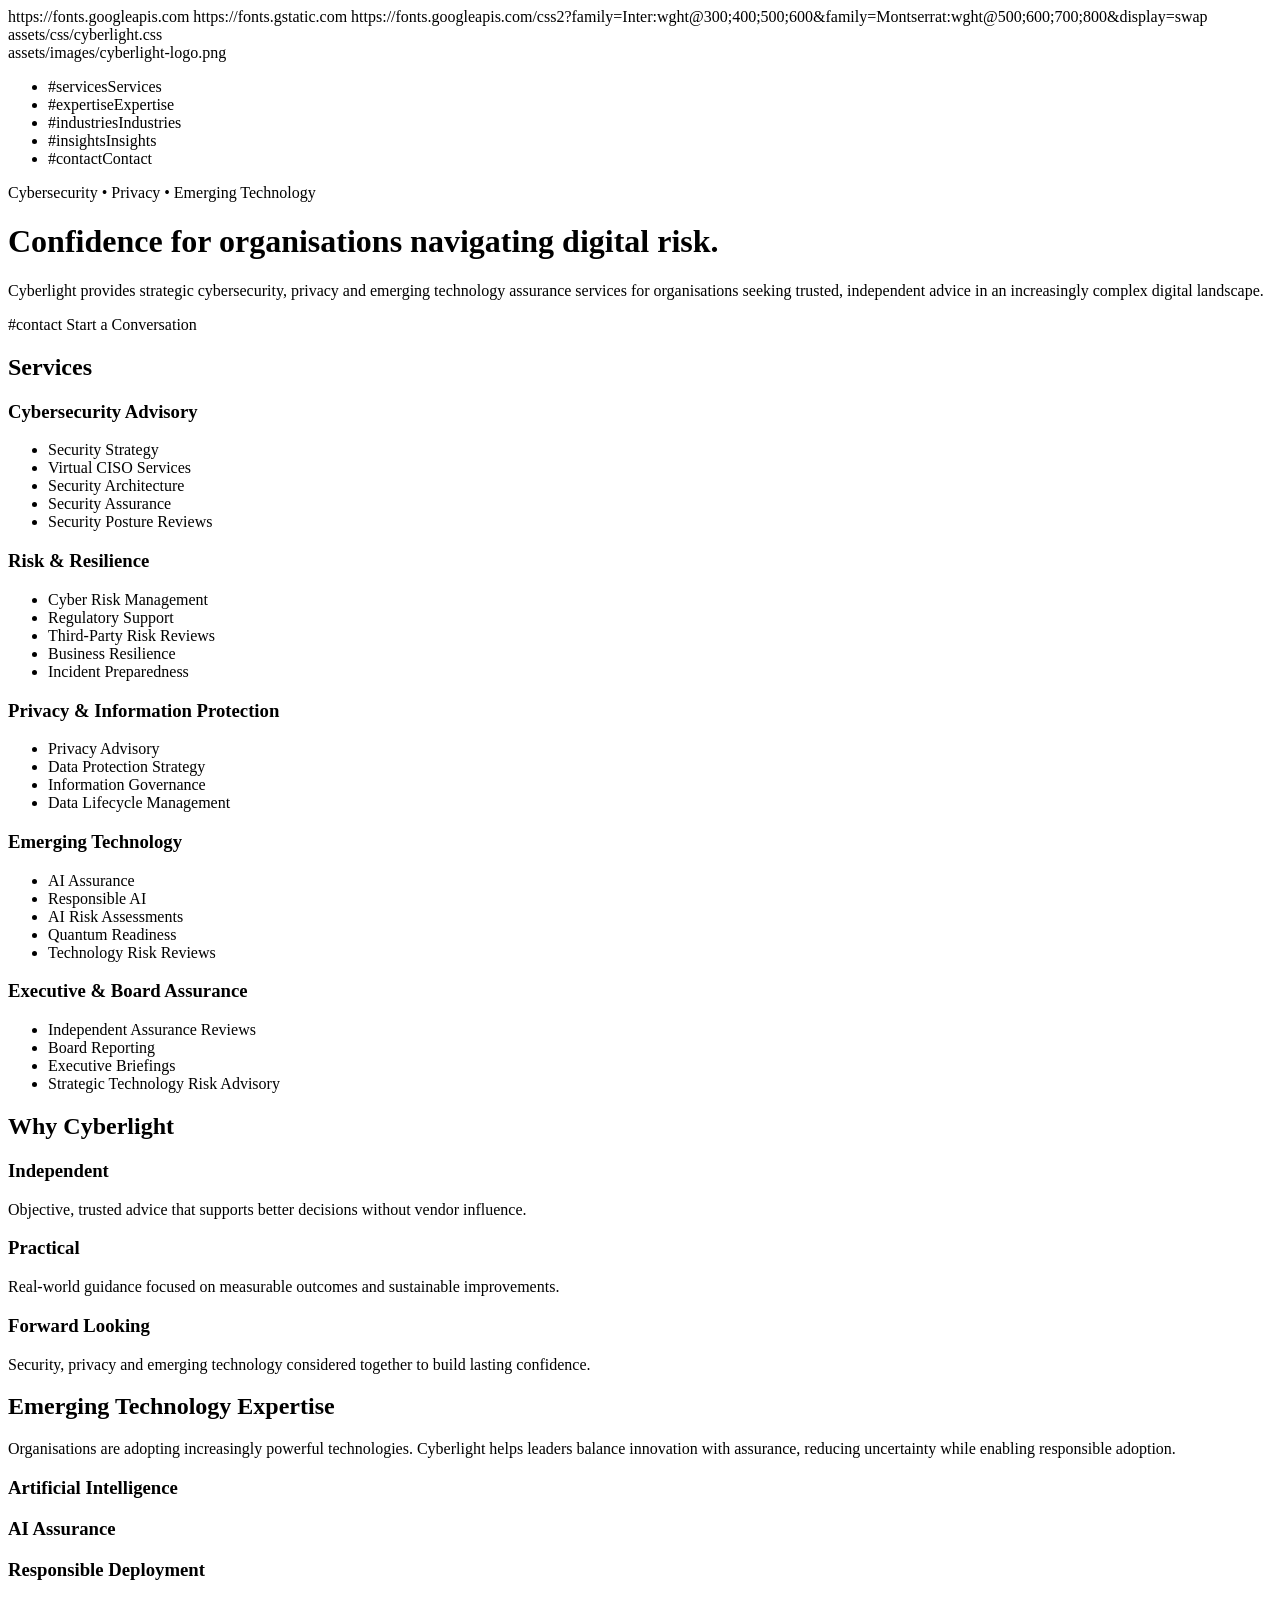
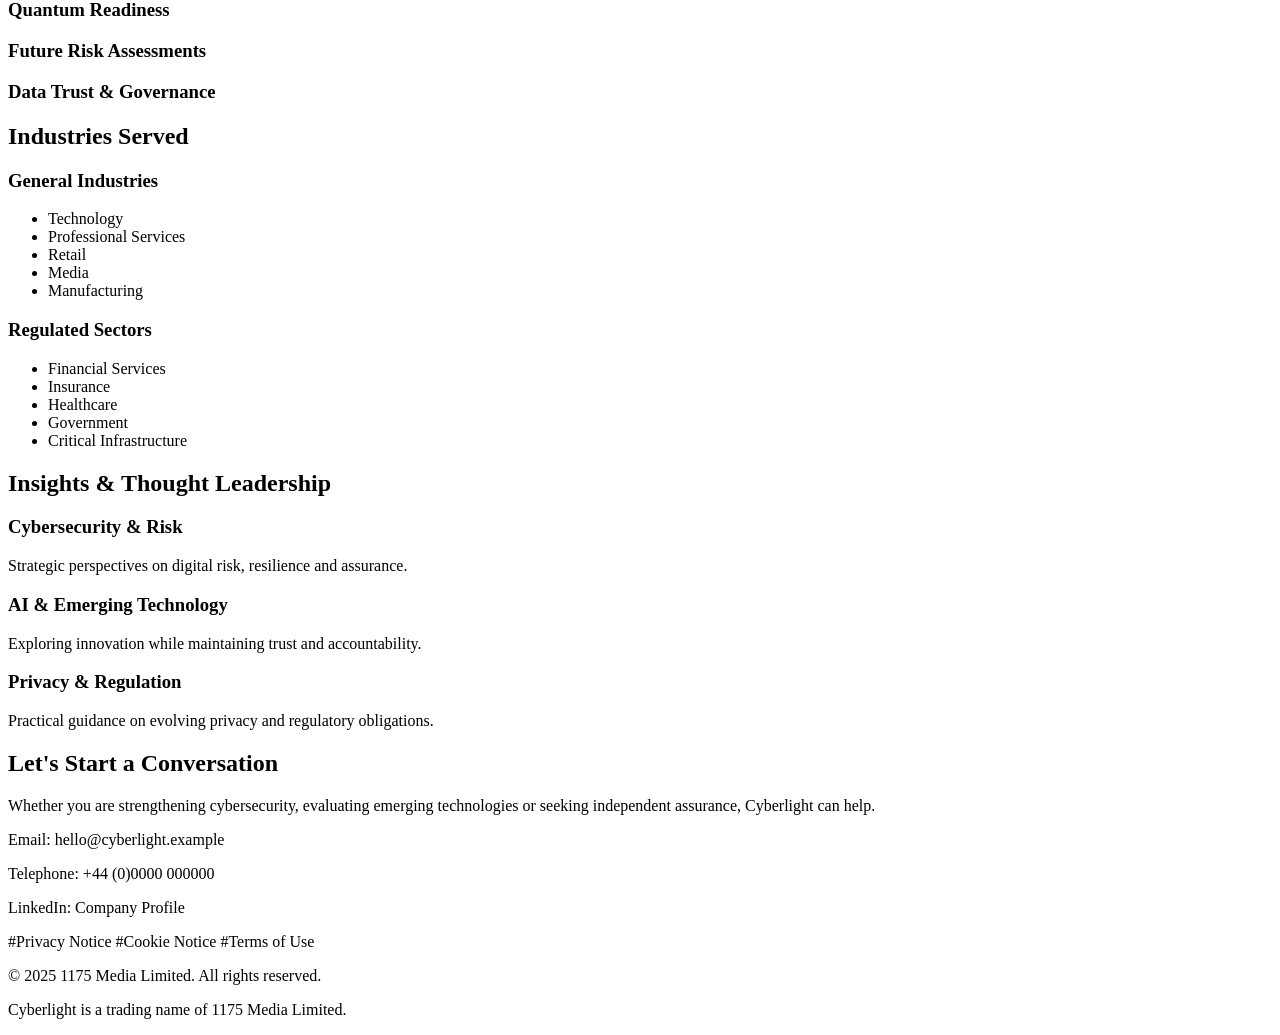
==== index.html @ d86eb490 "Create index.html" ====
<!DOCTYPE html>
<html lang="en">
<head>
    <meta charset="UTF-8">
    <meta name="viewport" content="width=device-width, initial-scale=1.0">
    <title>Cyberlight | Strategic Cybersecurity & Emerging Technology Advisory</title>

    <meta name="description" content="Cyberlight provides strategic cybersecurity, privacy and emerging technology assurance services, helping organisations navigate digital risk with confidence.">

    https://fonts.googleapis.com
    https://fonts.gstatic.com

    https://fonts.googleapis.com/css2?family=Inter:wght@300;400;500;600&family=Montserrat:wght@500;600;700;800&display=swap

    assets/css/cyberlight.css
</head>

<body>

<header class="hero">

    <div class="hero-overlay"></div>

    <nav class="navbar">
        assets/images/cyberlight-logo.png

        <ul class="nav-links">
            <li>#servicesServices</a></li>
            <li>#expertiseExpertise</a></li>
            <li>#industriesIndustries</a></li>
            <li>#insightsInsights</a></li>
            <li>#contactContact</a></li>
        </ul>
    </nav>

    <div class="hero-content">
        <span class="eyebrow">Cybersecurity • Privacy • Emerging Technology</span>

        <h1>Confidence for organisations navigating digital risk.</h1>

        <p>
            Cyberlight provides strategic cybersecurity, privacy and emerging
            technology assurance services for organisations seeking trusted,
            independent advice in an increasingly complex digital landscape.
        </p>

        #contact
            Start a Conversation
        </a>
    </div>

</header>


<section id="services" class="section">

    <div class="container">

        <h2>Services</h2>

        <div class="service-grid">

            <article class="card">
                <h3>Cybersecurity Advisory</h3>
                <ul>
                    <li>Security Strategy</li>
                    <li>Virtual CISO Services</li>
                    <li>Security Architecture</li>
                    <li>Security Assurance</li>
                    <li>Security Posture Reviews</li>
                </ul>
            </article>

            <article class="card">
                <h3>Risk & Resilience</h3>
                <ul>
                    <li>Cyber Risk Management</li>
                    <li>Regulatory Support</li>
                    <li>Third-Party Risk Reviews</li>
                    <li>Business Resilience</li>
                    <li>Incident Preparedness</li>
                </ul>
            </article>

            <article class="card">
                <h3>Privacy & Information Protection</h3>
                <ul>
                    <li>Privacy Advisory</li>
                    <li>Data Protection Strategy</li>
                    <li>Information Governance</li>
                    <li>Data Lifecycle Management</li>
                </ul>
            </article>

            <article class="card">
                <h3>Emerging Technology</h3>
                <ul>
                    <li>AI Assurance</li>
                    <li>Responsible AI</li>
                    <li>AI Risk Assessments</li>
                    <li>Quantum Readiness</li>
                    <li>Technology Risk Reviews</li>
                </ul>
            </article>

            <article class="card">
                <h3>Executive & Board Assurance</h3>
                <ul>
                    <li>Independent Assurance Reviews</li>
                    <li>Board Reporting</li>
                    <li>Executive Briefings</li>
                    <li>Strategic Technology Risk Advisory</li>
                </ul>
            </article>

        </div>
    </div>

</section>


<section class="section dark-section">

    <div class="container">

        <h2>Why Cyberlight</h2>

        <div class="pillar-grid">

            <div>
                <h3>Independent</h3>
                <p>
                    Objective, trusted advice that supports better decisions
                    without vendor influence.
                </p>
            </div>

            <div>
                <h3>Practical</h3>
                <p>
                    Real-world guidance focused on measurable outcomes and
                    sustainable improvements.
                </p>
            </div>

            <div>
                <h3>Forward Looking</h3>
                <p>
                    Security, privacy and emerging technology considered
                    together to build lasting confidence.
                </p>
            </div>

        </div>

    </div>

</section>


<section id="expertise" class="section innovation-section">

    <div class="container">

        <h2>Emerging Technology Expertise</h2>

        <p class="section-intro">
            Organisations are adopting increasingly powerful technologies.
            Cyberlight helps leaders balance innovation with assurance,
            reducing uncertainty while enabling responsible adoption.
        </p>

        <div class="expertise-grid">

            <div class="feature">
                <h3>Artificial Intelligence</h3>
            </div>

            <div class="feature">
                <h3>AI Assurance</h3>
            </div>

            <div class="feature">
                <h3>Responsible Deployment</h3>
            </div>

            <div class="feature">
                <h3>Quantum Readiness</h3>
            </div>

            <div class="feature">
                <h3>Future Risk Assessments</h3>
            </div>

            <div class="feature">
                <h3>Data Trust & Governance</h3>
            </div>

        </div>

    </div>

</section>


<section id="industries" class="section">

    <div class="container">

        <h2>Industries Served</h2>

        <div class="industries-grid">

            <div class="card">
                <h3>General Industries</h3>

                <ul>
                    <li>Technology</li>
                    <li>Professional Services</li>
                    <li>Retail</li>
                    <li>Media</li>
                    <li>Manufacturing</li>
                </ul>
            </div>

            <div class="card">
                <h3>Regulated Sectors</h3>

                <ul>
                    <li>Financial Services</li>
                    <li>Insurance</li>
                    <li>Healthcare</li>
                    <li>Government</li>
                    <li>Critical Infrastructure</li>
                </ul>
            </div>

        </div>

    </div>

</section>


<section id="insights" class="section insights">

    <div class="container">

        <h2>Insights & Thought Leadership</h2>

        <div class="insight-grid">

            <article class="card">
                <h3>Cybersecurity & Risk</h3>
                <p>Strategic perspectives on digital risk, resilience and assurance.</p>
            </article>

            <article class="card">
                <h3>AI & Emerging Technology</h3>
                <p>Exploring innovation while maintaining trust and accountability.</p>
            </article>

            <article class="card">
                <h3>Privacy & Regulation</h3>
                <p>Practical guidance on evolving privacy and regulatory obligations.</p>
            </article>

        </div>

    </div>

</section>


<section id="contact" class="section contact-section">

    <div class="container">

        <h2>Let's Start a Conversation</h2>

        <p>
            Whether you are strengthening cybersecurity, evaluating emerging
            technologies or seeking independent assurance, Cyberlight can help.
        </p>

        <div class="contact-details">

            <p>Email: hello@cyberlight.example</p>
            <p>Telephone: +44 (0)0000 000000</p>
            <p>LinkedIn: Company Profile</p>

        </div>

    </div>

</section>


<footer>

    <div class="footer-links">
        #Privacy Notice</a>
        #Cookie Notice</a>
        #Terms of Use</a>
    </div>

    <div class="footer-copy">
        <p>© 2025 1175 Media Limited. All rights reserved.</p>
        <p>Cyberlight is a trading name of 1175 Media Limited.</p>
    </div>

</footer>

</body>
</html>
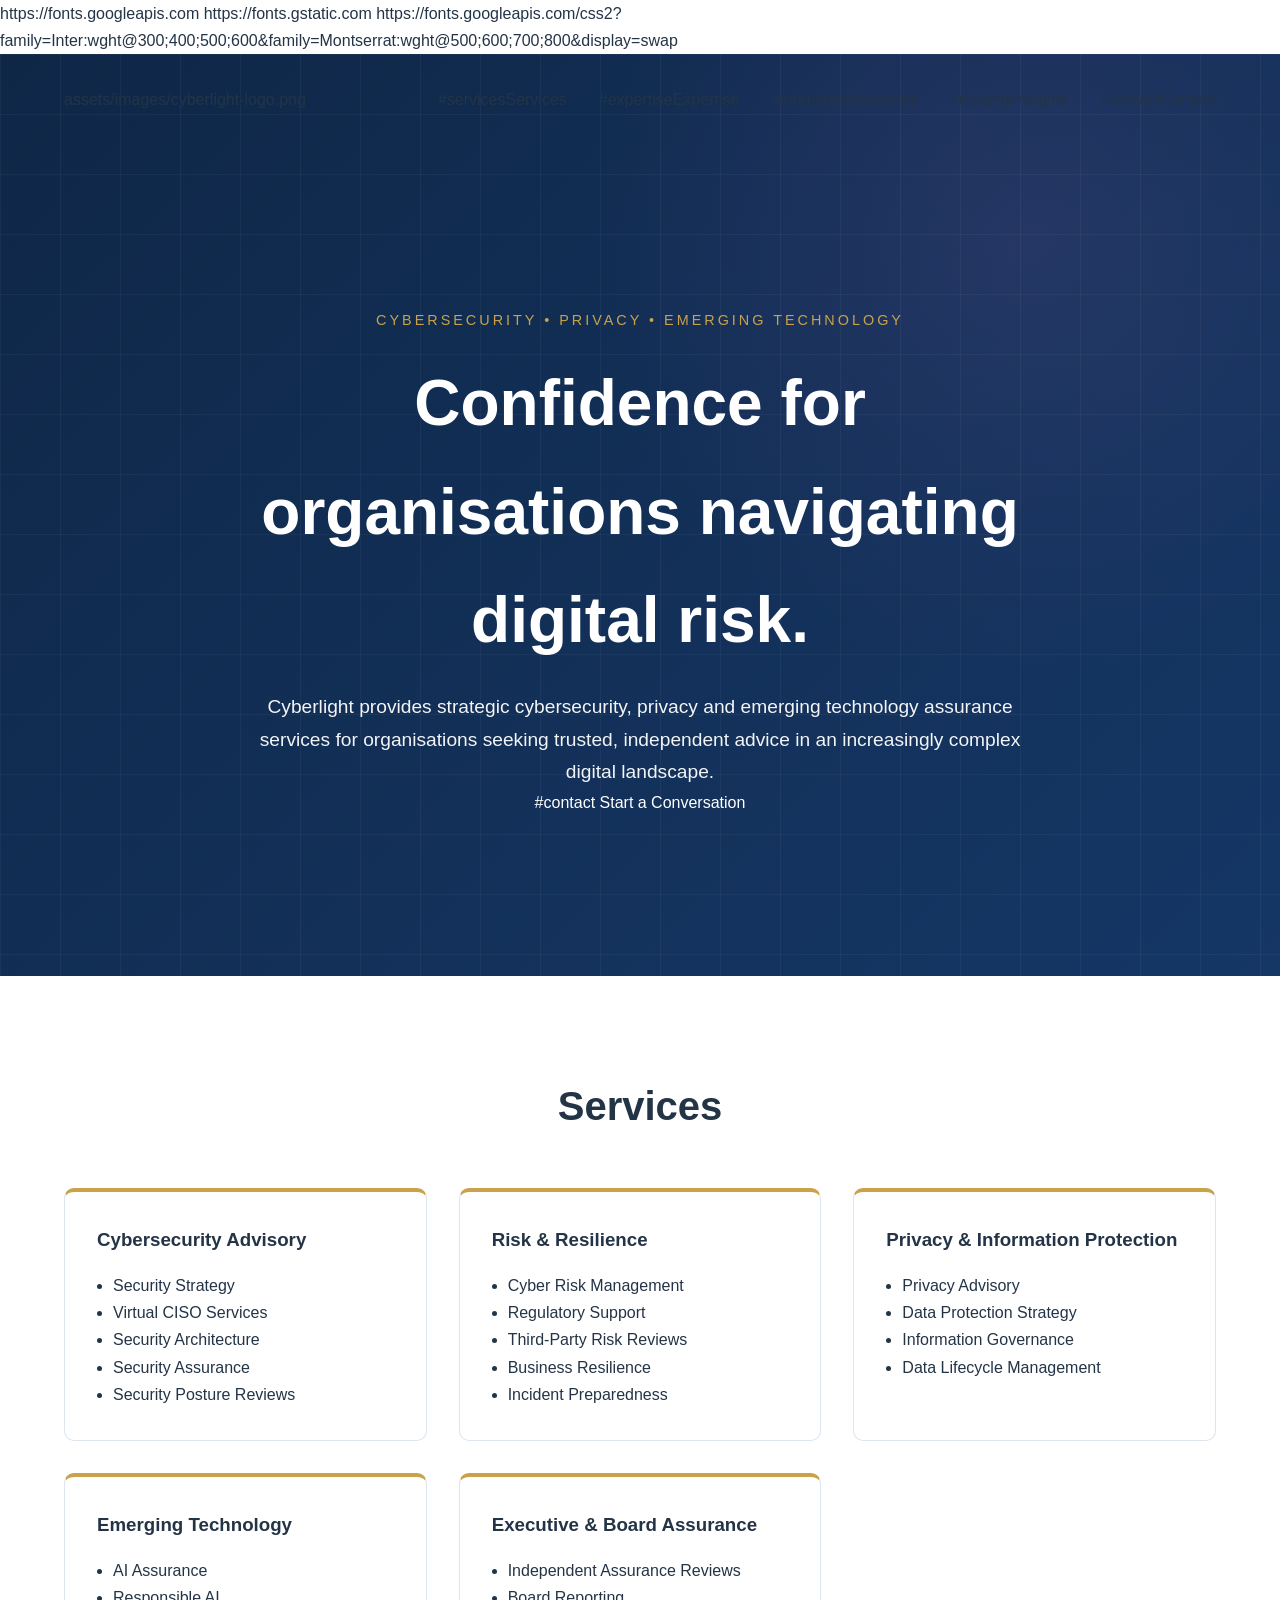
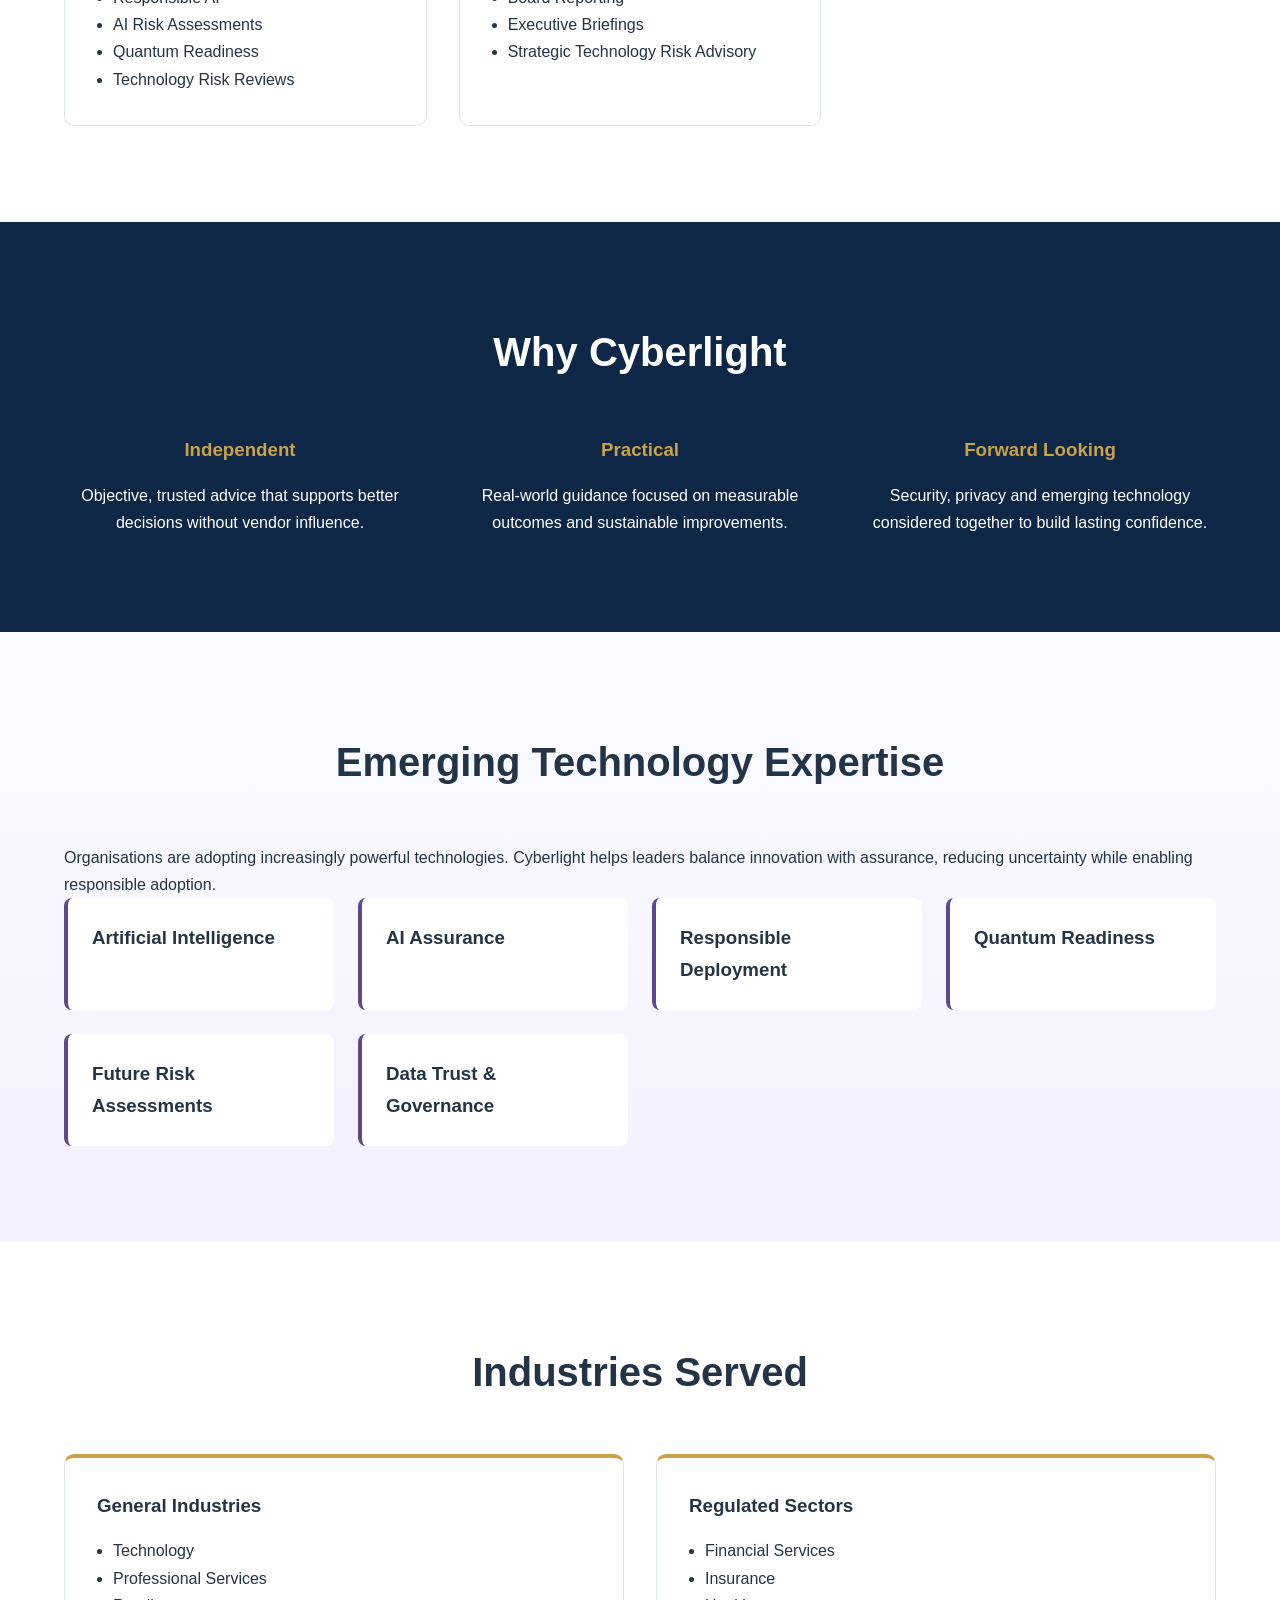
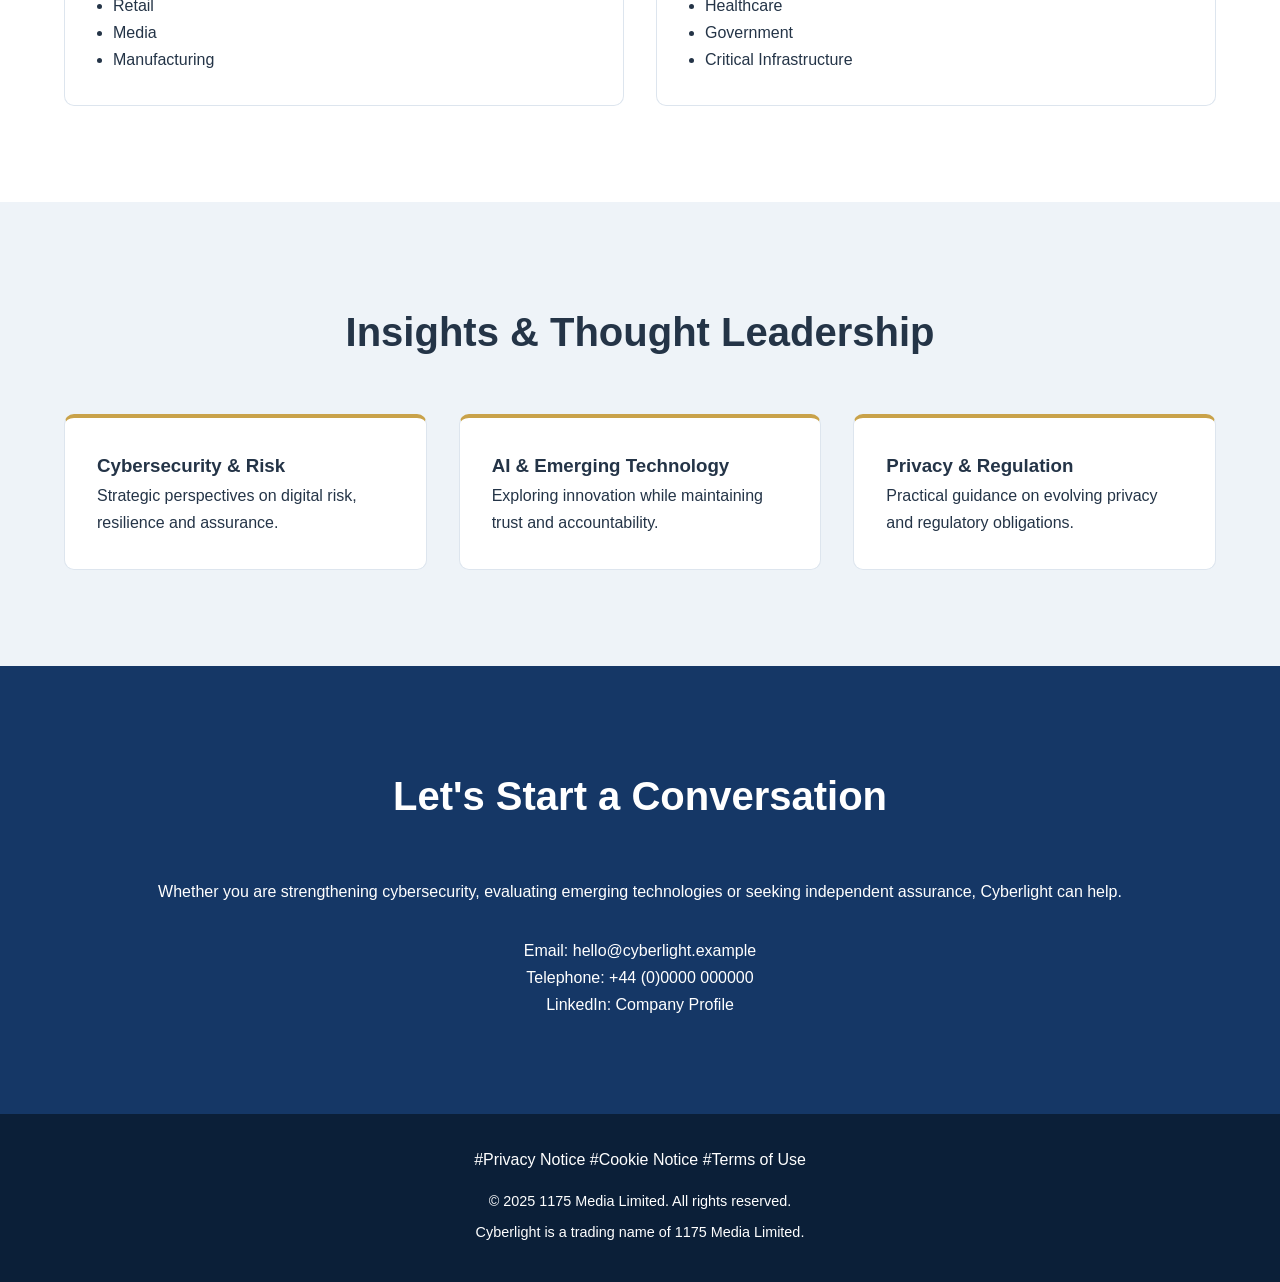
==== commit b0b721be: "Update index.html" ====
--- a/index.html
+++ b/index.html
@@ -12,7 +12,7 @@
 
     https://fonts.googleapis.com/css2?family=Inter:wght@300;400;500;600&family=Montserrat:wght@500;600;700;800&display=swap
 
-    assets/css/cyberlight.css
+    <link rel="stylesheet" href="assets/css/cyberlight.css" />
 </head>
 
 <body>
--- a/assets/css/cyberlight.css
+++ b/assets/css/cyberlight.css
@@ -0,0 +1,249 @@
+:root{
+    --navy:#153766;
+    --navy-dark:#0f2747;
+    --gold:#c9a24a;
+    --purple:#5c4b8a;
+    --white:#f8fafc;
+    --text:#243447;
+    --light:#eef3f8;
+}
+
+*{
+    margin:0;
+    padding:0;
+    box-sizing:border-box;
+}
+
+html{
+    scroll-behavior:smooth;
+}
+
+body{
+    font-family:'Inter',sans-serif;
+    color:var(--text);
+    line-height:1.7;
+    background:#fff;
+}
+
+h1,h2,h3{
+    font-family:'Montserrat',sans-serif;
+}
+
+.container{
+    width:min(1200px,90%);
+    margin:auto;
+}
+
+.hero{
+    min-height:100vh;
+    position:relative;
+    overflow:hidden;
+    background:
+        radial-gradient(circle at 80% 20%, rgba(92,75,138,.25), transparent 35%),
+        linear-gradient(135deg,var(--navy-dark),var(--navy));
+}
+
+.hero::before{
+    content:"";
+    position:absolute;
+    inset:0;
+    background-image:
+        linear-gradient(rgba(255,255,255,.04) 1px, transparent 1px),
+        linear-gradient(90deg, rgba(255,255,255,.04) 1px, transparent 1px);
+    background-size:60px 60px;
+}
+
+.navbar{
+    display:flex;
+    justify-content:space-between;
+    align-items:center;
+    padding:2rem 4rem;
+    position:relative;
+    z-index:2;
+}
+
+.logo{
+    max-width:240px;
+}
+
+.nav-links{
+    display:flex;
+    gap:2rem;
+    list-style:none;
+}
+
+.nav-links a{
+    color:white;
+    text-decoration:none;
+}
+
+.hero-content{
+    position:relative;
+    z-index:2;
+    max-width:800px;
+    margin:10rem auto;
+    text-align:center;
+    color:white;
+}
+
+.eyebrow{
+    color:var(--gold);
+    text-transform:uppercase;
+    letter-spacing:3px;
+    font-size:.9rem;
+}
+
+.hero h1{
+    font-size:4rem;
+    margin:1rem 0;
+}
+
+.hero p{
+    font-size:1.2rem;
+    opacity:.95;
+}
+
+.btn-primary{
+    display:inline-block;
+    margin-top:2rem;
+    padding:1rem 2rem;
+    background:var(--gold);
+    color:#12263f;
+    text-decoration:none;
+    font-weight:600;
+    border-radius:4px;
+}
+
+.section{
+    padding:6rem 0;
+}
+
+.section h2{
+    text-align:center;
+    margin-bottom:3rem;
+    font-size:2.5rem;
+}
+
+.service-grid,
+.insight-grid{
+    display:grid;
+    grid-template-columns:repeat(auto-fit,minmax(280px,1fr));
+    gap:2rem;
+}
+
+.card{
+    background:white;
+    border:1px solid #dde5ee;
+    border-top:4px solid var(--gold);
+    border-radius:10px;
+    padding:2rem;
+    transition:.3s;
+}
+
+.card:hover{
+    transform:translateY(-6px);
+}
+
+.card ul{
+    margin-top:1rem;
+    padding-left:1rem;
+}
+
+.dark-section{
+    background:var(--navy-dark);
+    color:white;
+}
+
+.pillar-grid{
+    display:grid;
+    grid-template-columns:repeat(3,1fr);
+    gap:3rem;
+    text-align:center;
+}
+
+.pillar-grid h3{
+    color:var(--gold);
+    margin-bottom:1rem;
+}
+
+.innovation-section{
+    background:linear-gradient(180deg,#fafbff,#f4f0ff);
+}
+
+.expertise-grid{
+    display:grid;
+    grid-template-columns:repeat(auto-fit,minmax(250px,1fr));
+    gap:1.5rem;
+}
+
+.feature{
+    background:white;
+    border-left:4px solid var(--purple);
+    border-radius:8px;
+    padding:1.5rem;
+}
+
+.industries-grid{
+    display:grid;
+    grid-template-columns:1fr 1fr;
+    gap:2rem;
+}
+
+.insights{
+    background:var(--light);
+}
+
+.contact-section{
+    background:var(--navy);
+    color:white;
+    text-align:center;
+}
+
+.contact-details{
+    margin-top:2rem;
+}
+
+footer{
+    background:#0b1f38;
+    color:white;
+    text-align:center;
+    padding:2rem;
+}
+
+.footer-links{
+    margin-bottom:1rem;
+}
+
+.footer-links a{
+    color:var(--gold);
+    text-decoration:none;
+    margin:0 1rem;
+}
+
+.footer-copy p{
+    margin:.35rem 0;
+    font-size:.9rem;
+}
+
+@media(max-width:900px){
+
+    .navbar{
+        flex-direction:column;
+        gap:1rem;
+        padding:2rem;
+    }
+
+    .nav-links{
+        flex-wrap:wrap;
+        justify-content:center;
+    }
+
+    .hero h1{
+        font-size:2.8rem;
+    }
+
+    .pillar-grid,
+    .industries-grid{
+        grid-template-columns:1fr;
+    }
+}
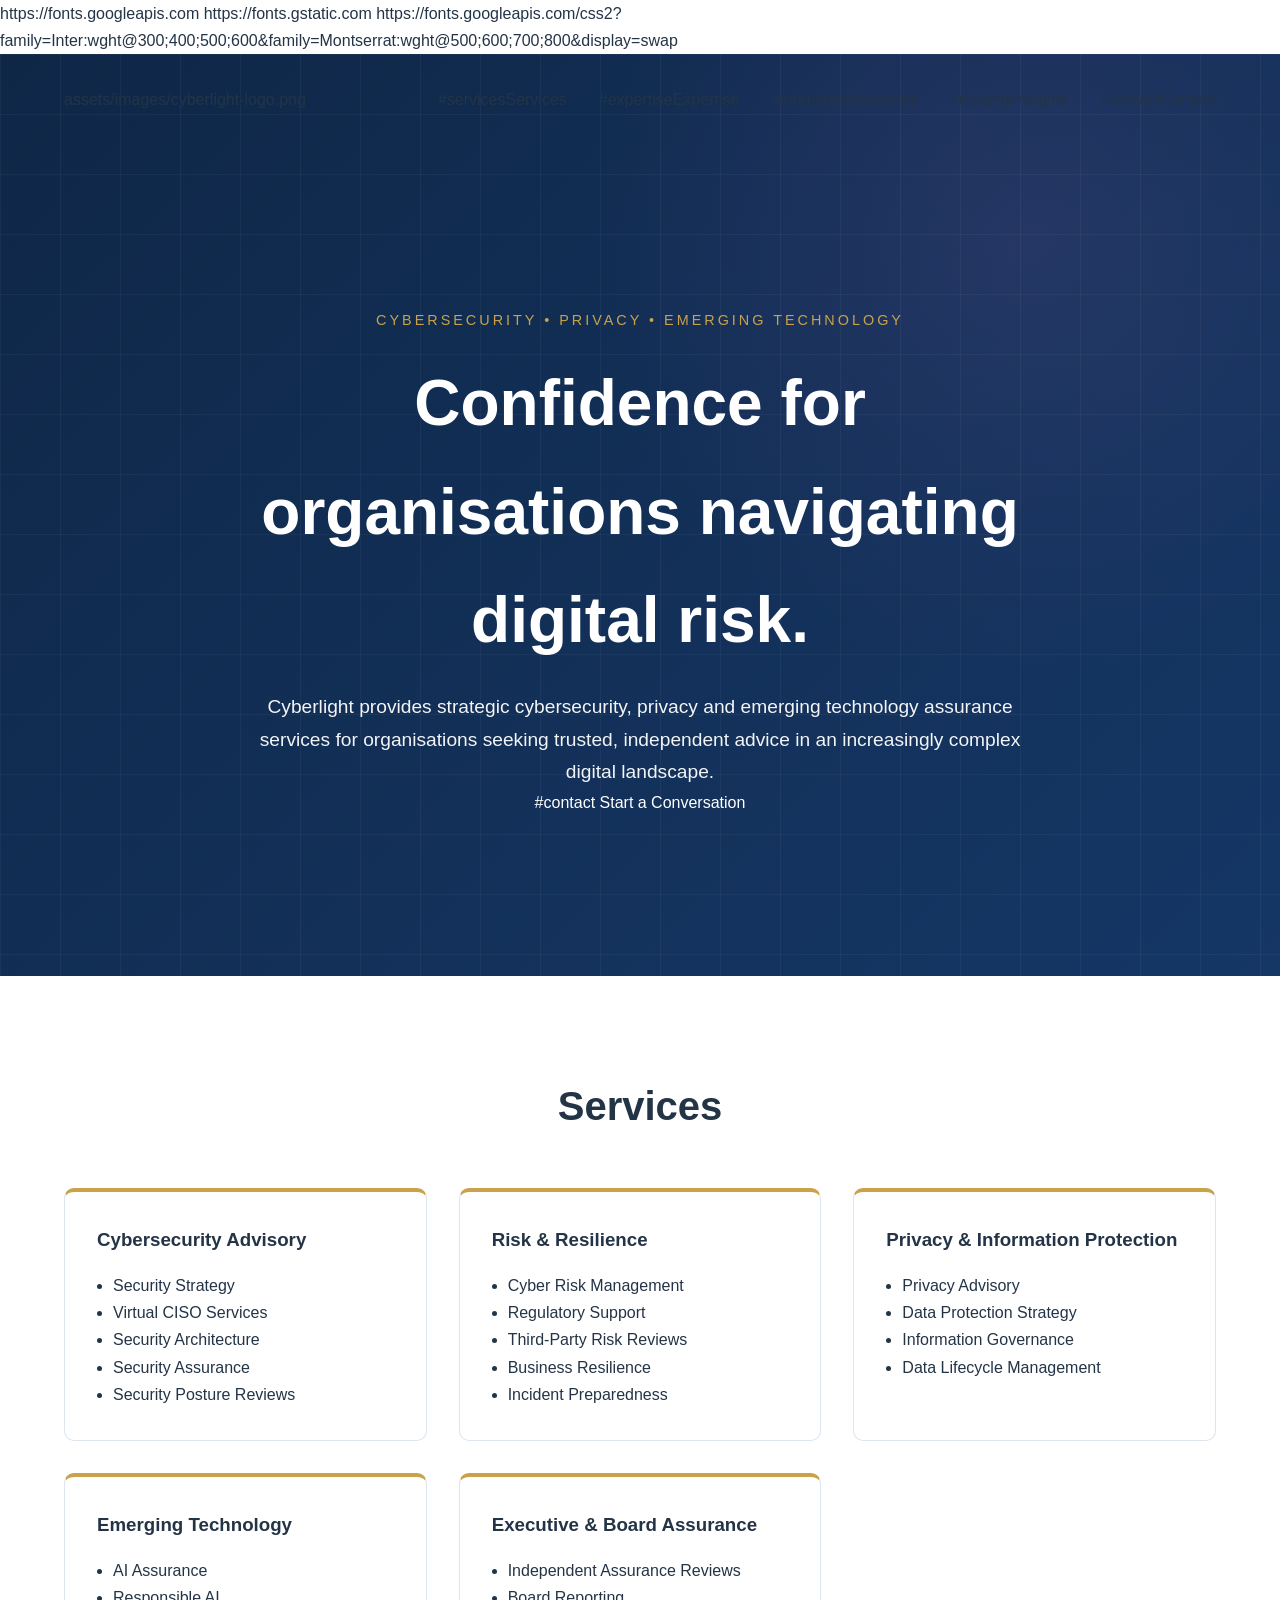
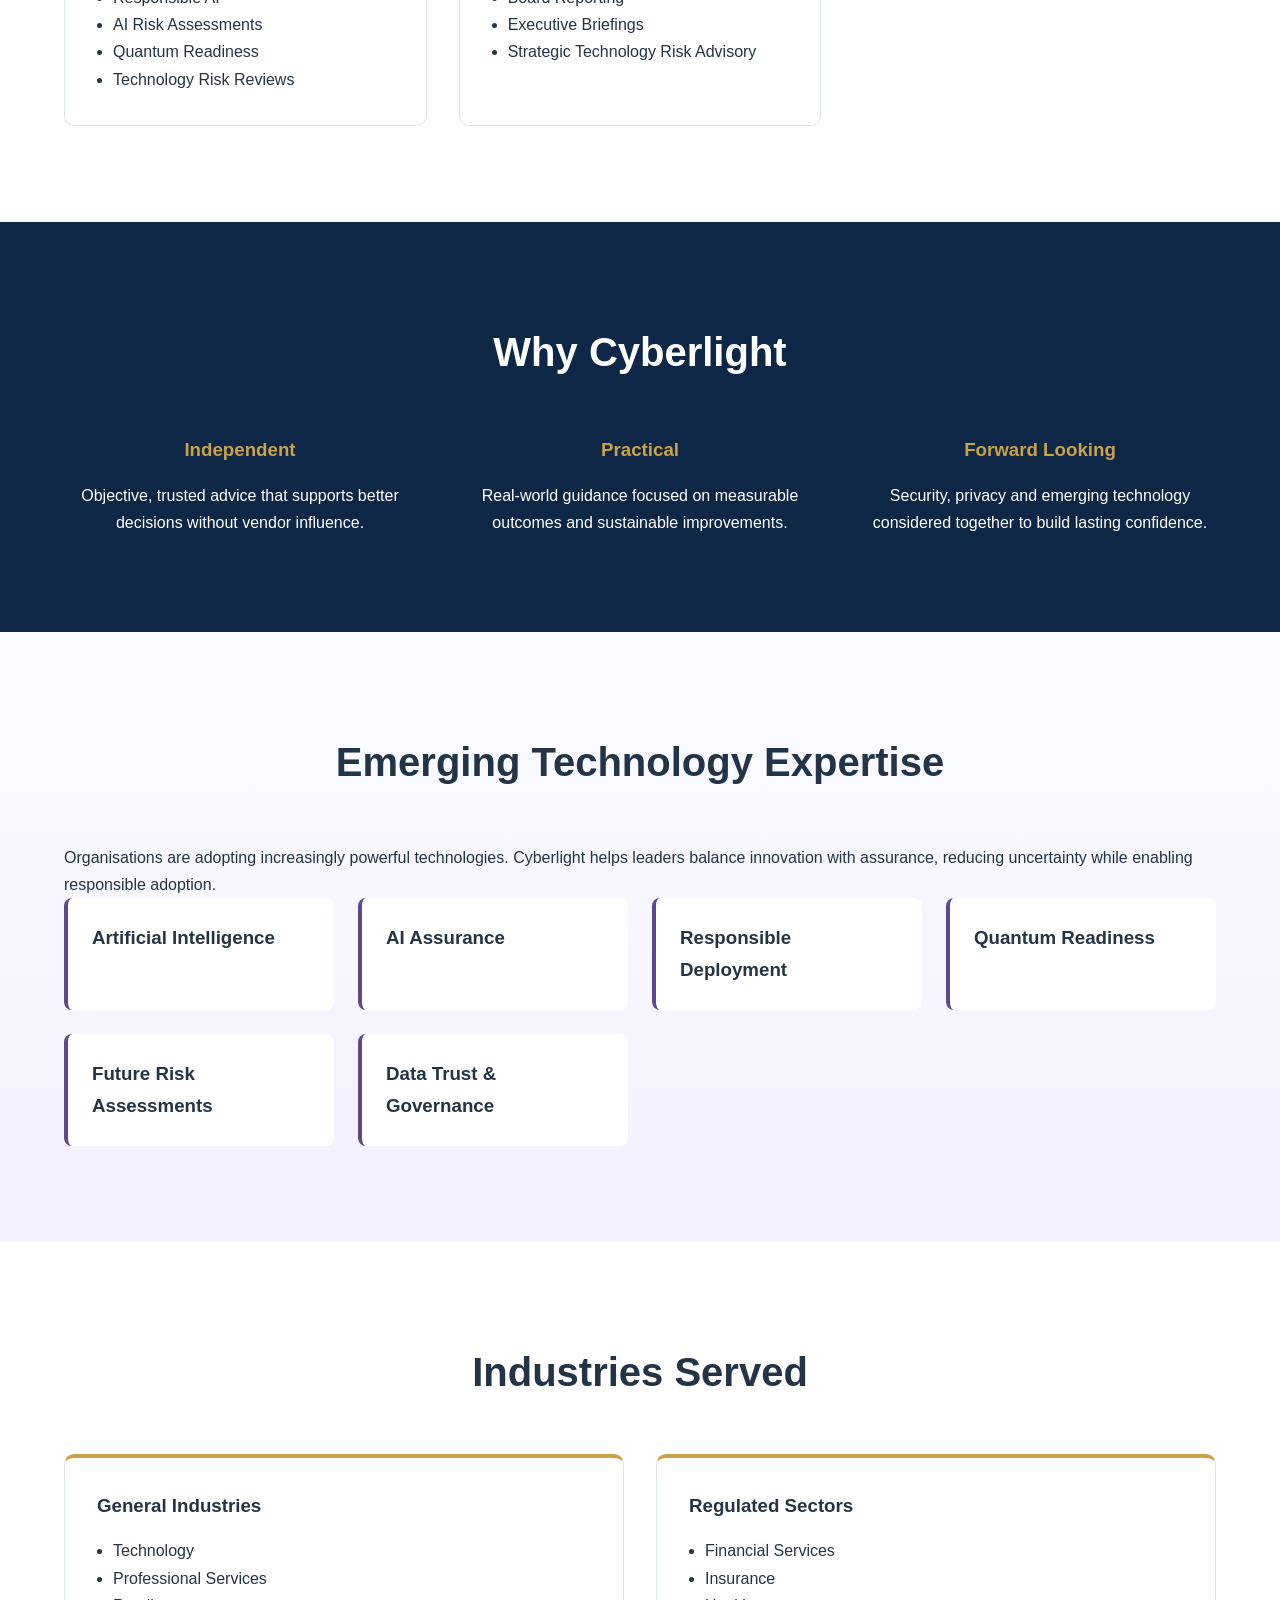
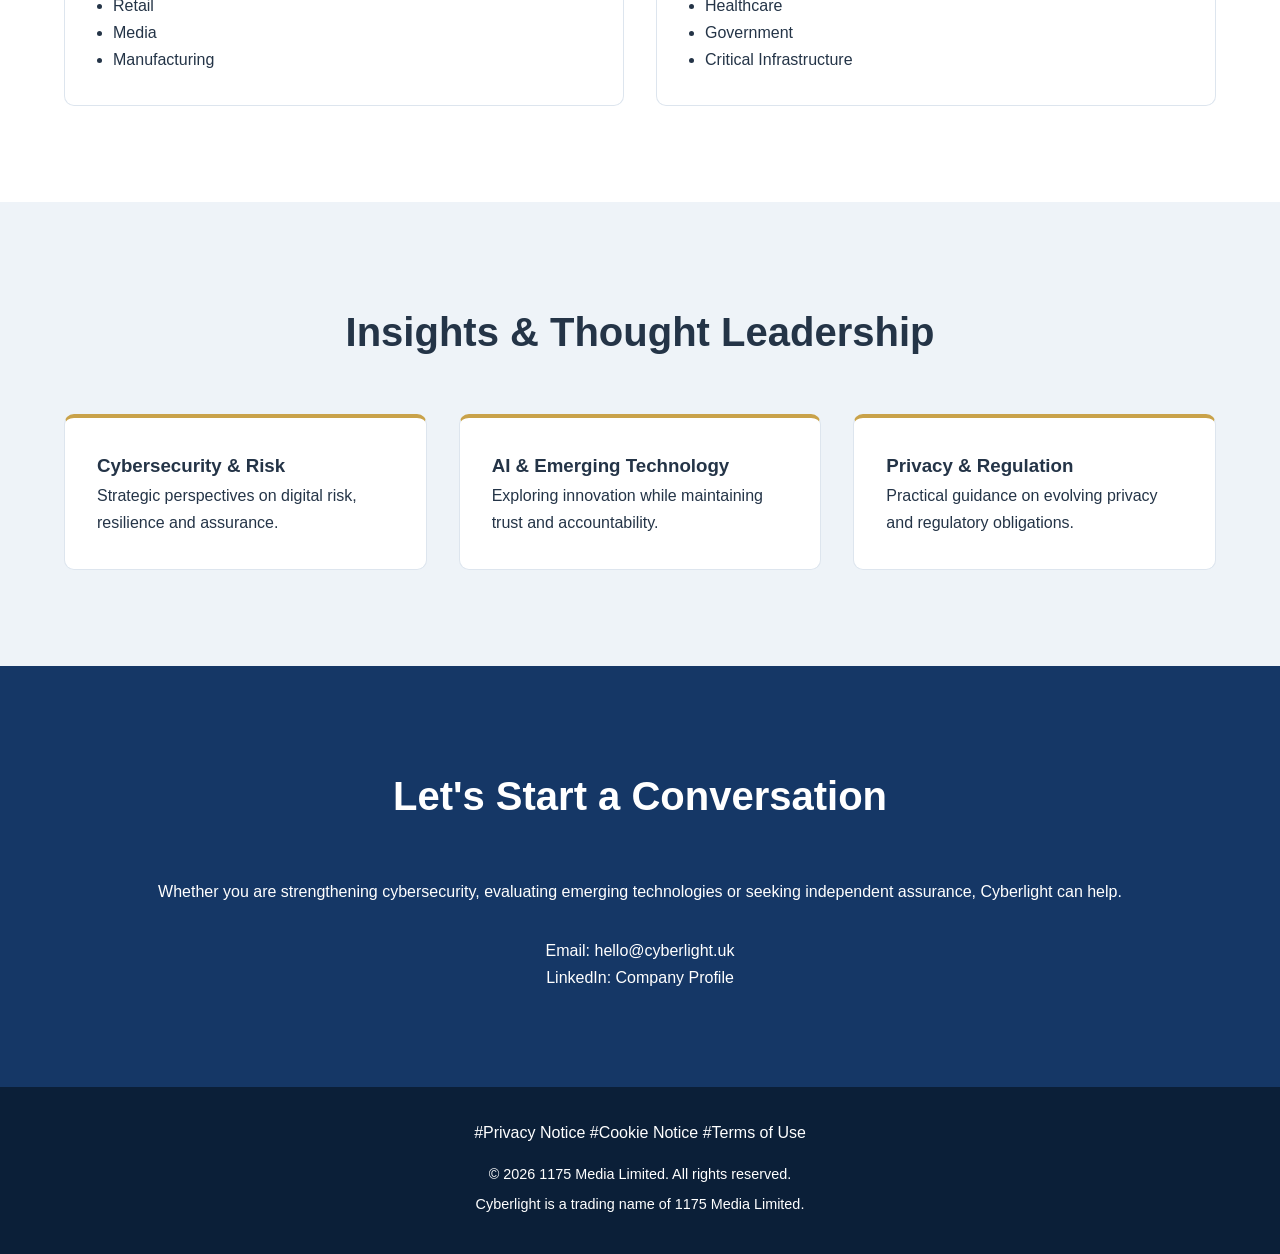
==== commit 8ff1d52c: "Update index.html" ====
--- a/index.html
+++ b/index.html
@@ -285,8 +285,7 @@
 
         <div class="contact-details">
 
-            <p>Email: hello@cyberlight.example</p>
-            <p>Telephone: +44 (0)0000 000000</p>
+            <p>Email: hello@cyberlight.uk</p>
             <p>LinkedIn: Company Profile</p>
 
         </div>
@@ -305,7 +304,7 @@
     </div>
 
     <div class="footer-copy">
-        <p>© 2025 1175 Media Limited. All rights reserved.</p>
+        <p>© 2026 1175 Media Limited. All rights reserved.</p>
         <p>Cyberlight is a trading name of 1175 Media Limited.</p>
     </div>
 
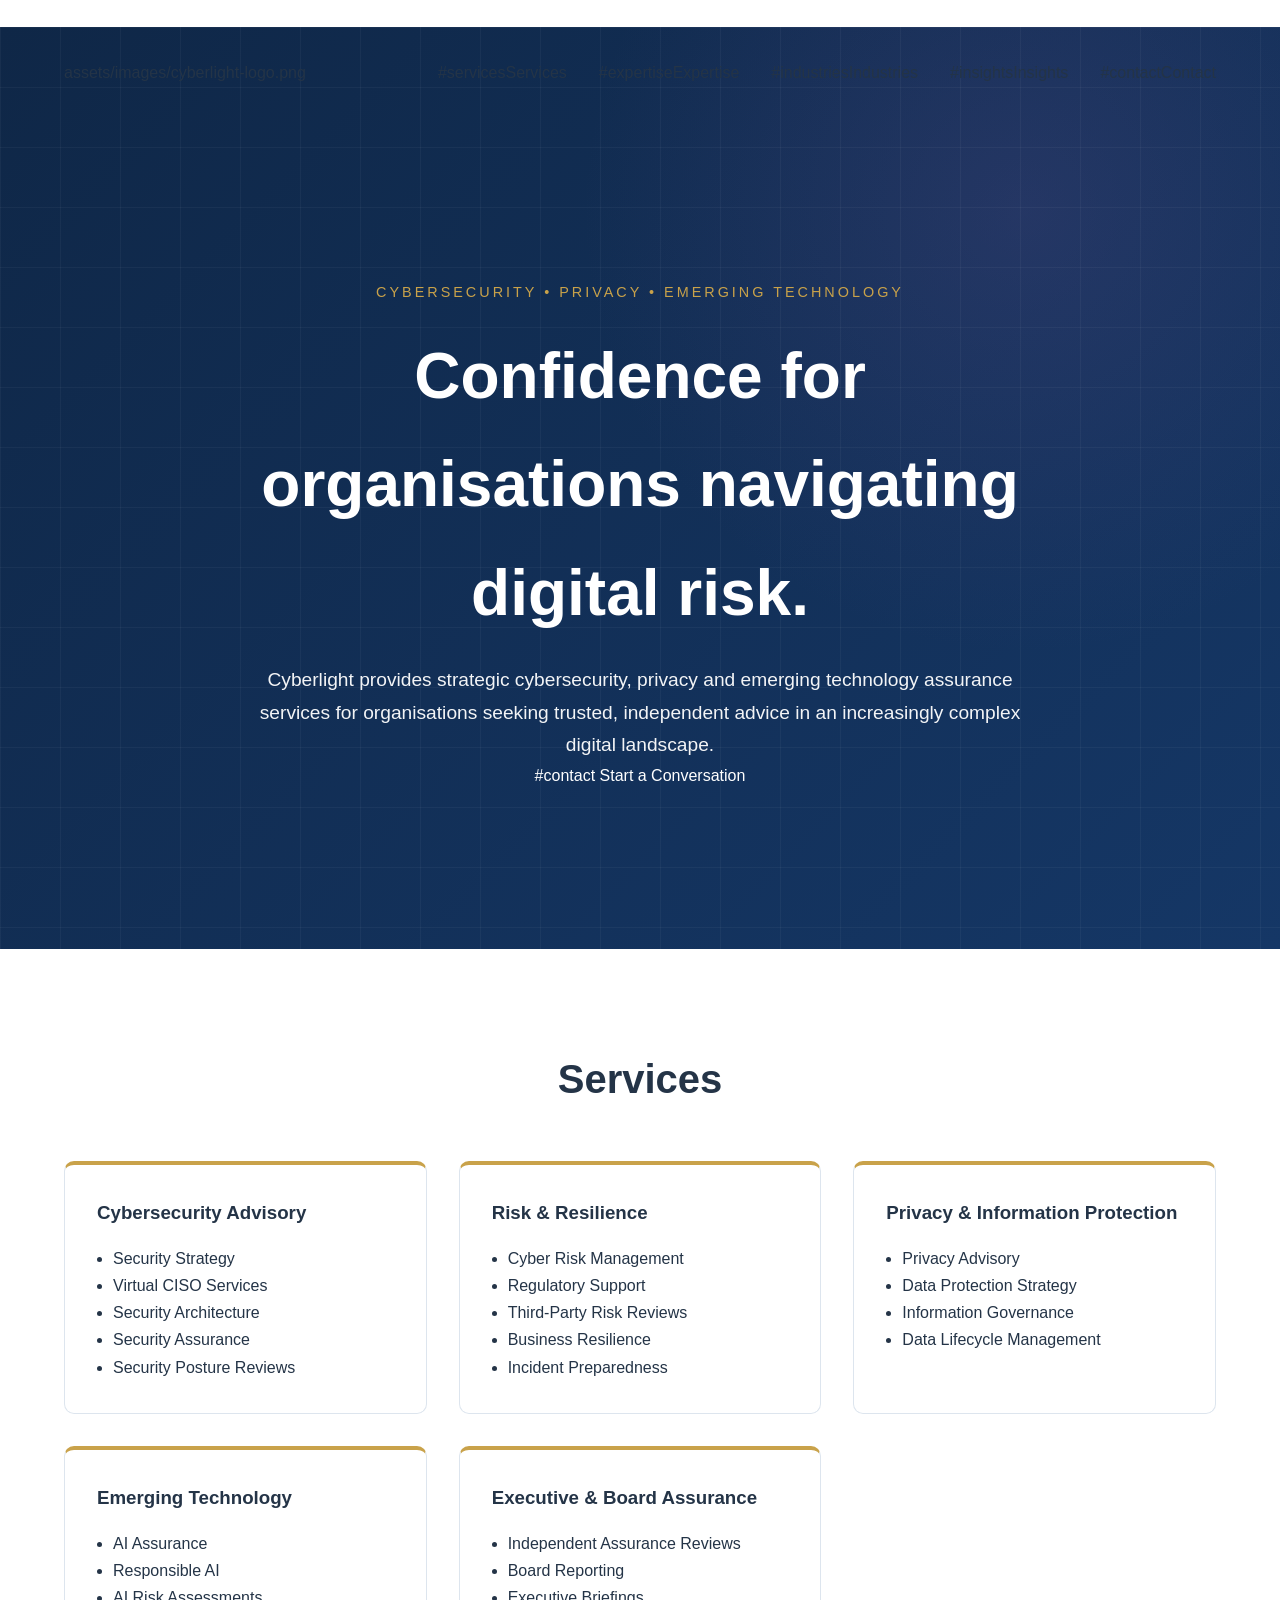
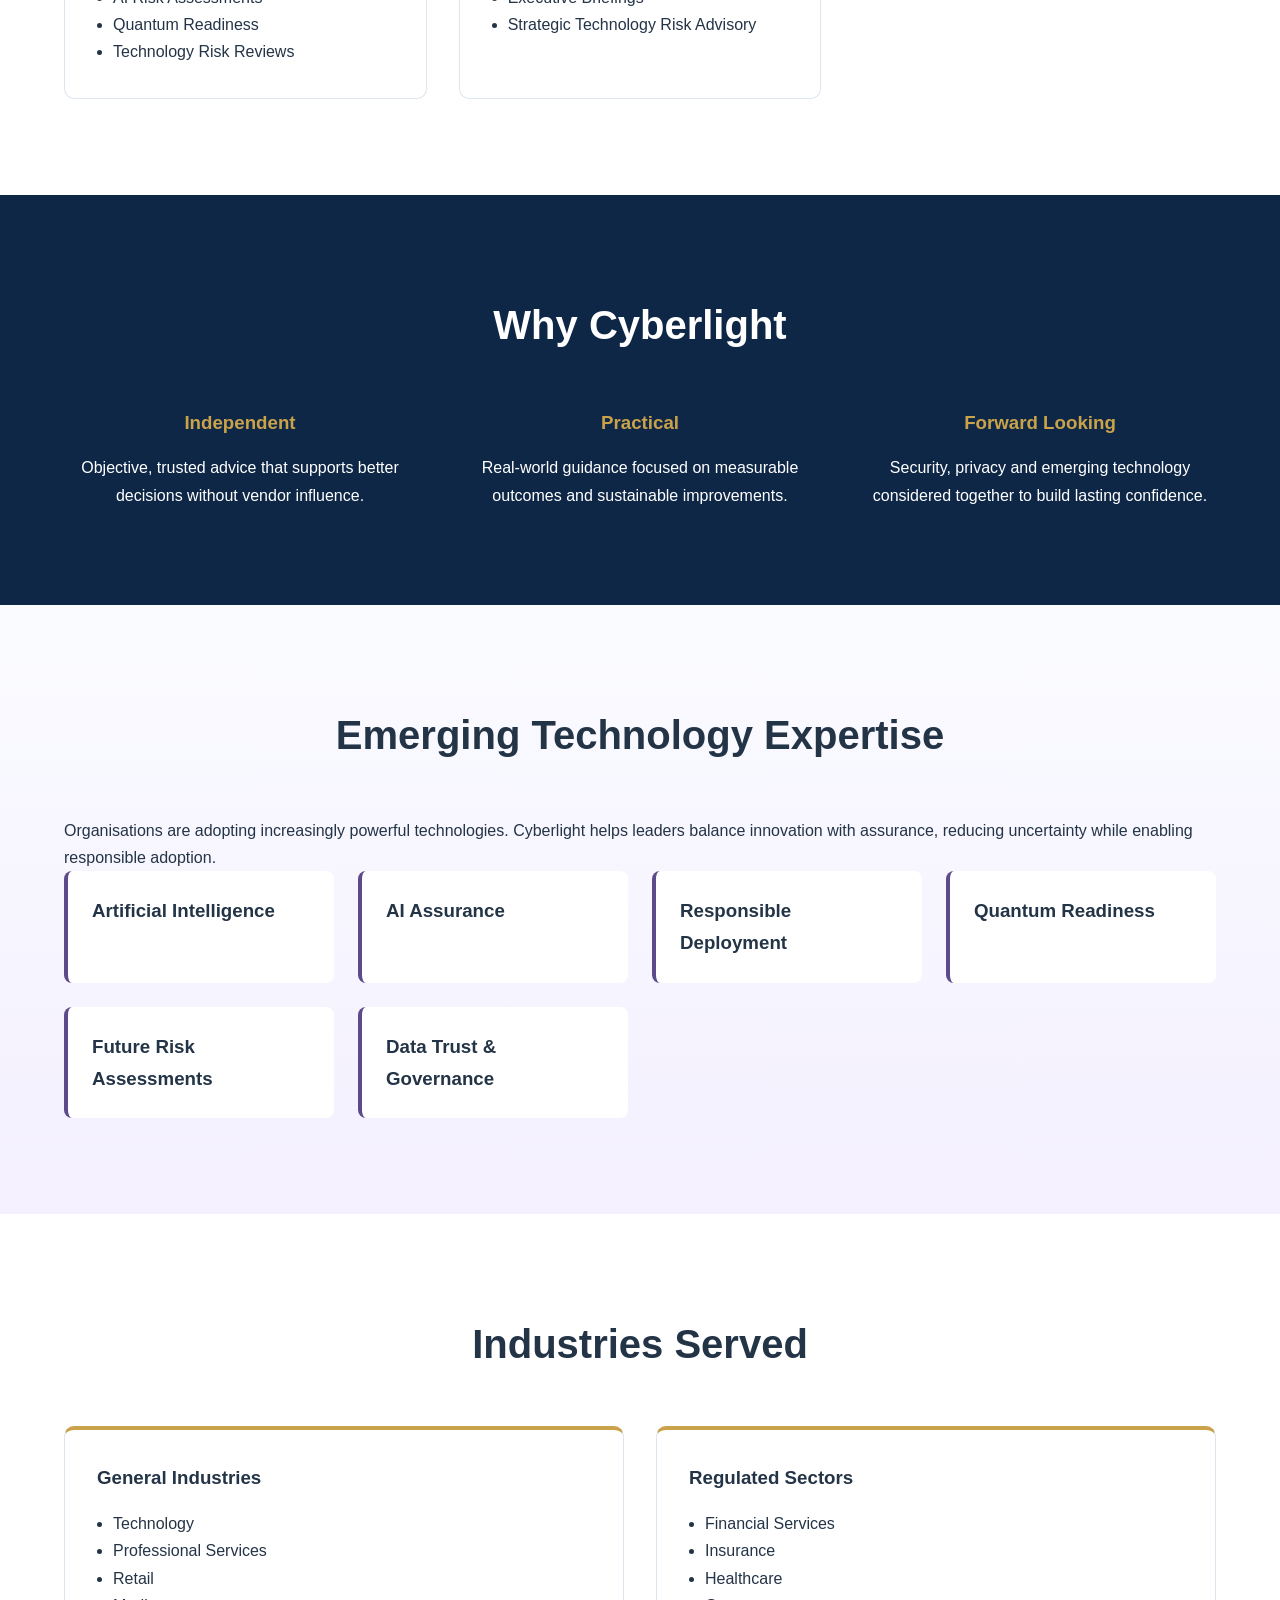
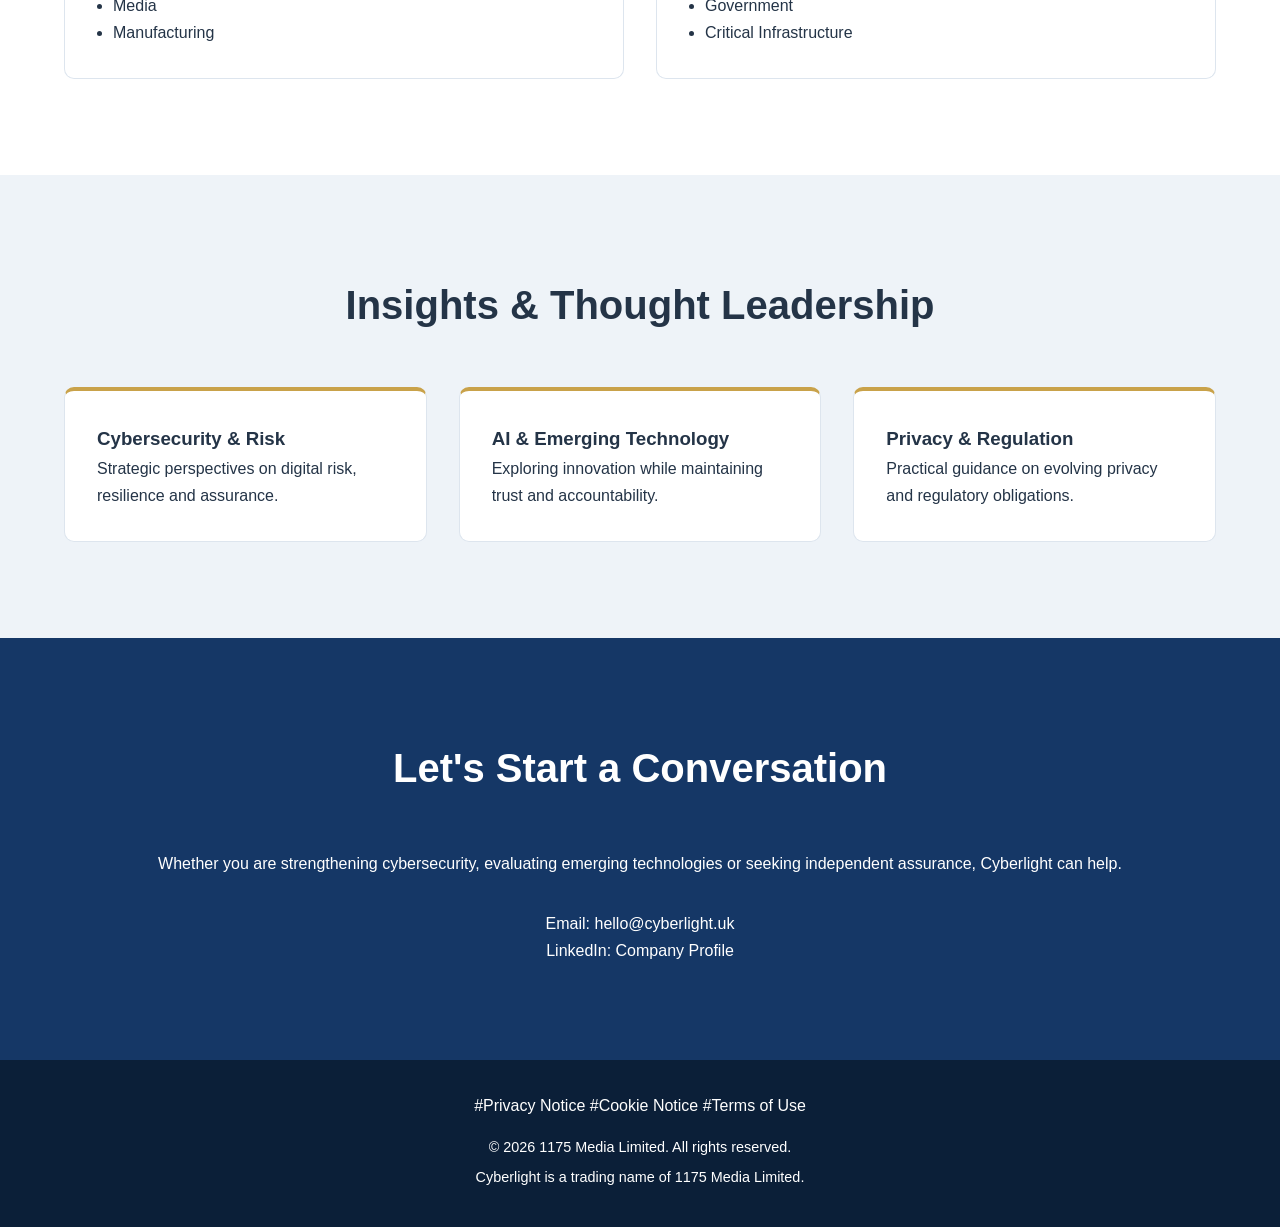
==== commit 11dd35ce: "Update index.html" ====
--- a/index.html
+++ b/index.html
@@ -7,10 +7,10 @@
 
     <meta name="description" content="Cyberlight provides strategic cybersecurity, privacy and emerging technology assurance services, helping organisations navigate digital risk with confidence.">
 
-    https://fonts.googleapis.com
-    https://fonts.gstatic.com
-
-    https://fonts.googleapis.com/css2?family=Inter:wght@300;400;500;600&family=Montserrat:wght@500;600;700;800&display=swap
+    <!-- Google Fonts -->
+        <link rel="preconnect" href="https://fonts.googleapis.com">
+        <link rel="preconnect" href="https://fonts.gstatic.com" crossorigin>
+        <link href="https://fonts.googleapis.com">
 
     <link rel="stylesheet" href="assets/css/cyberlight.css" />
 </head>
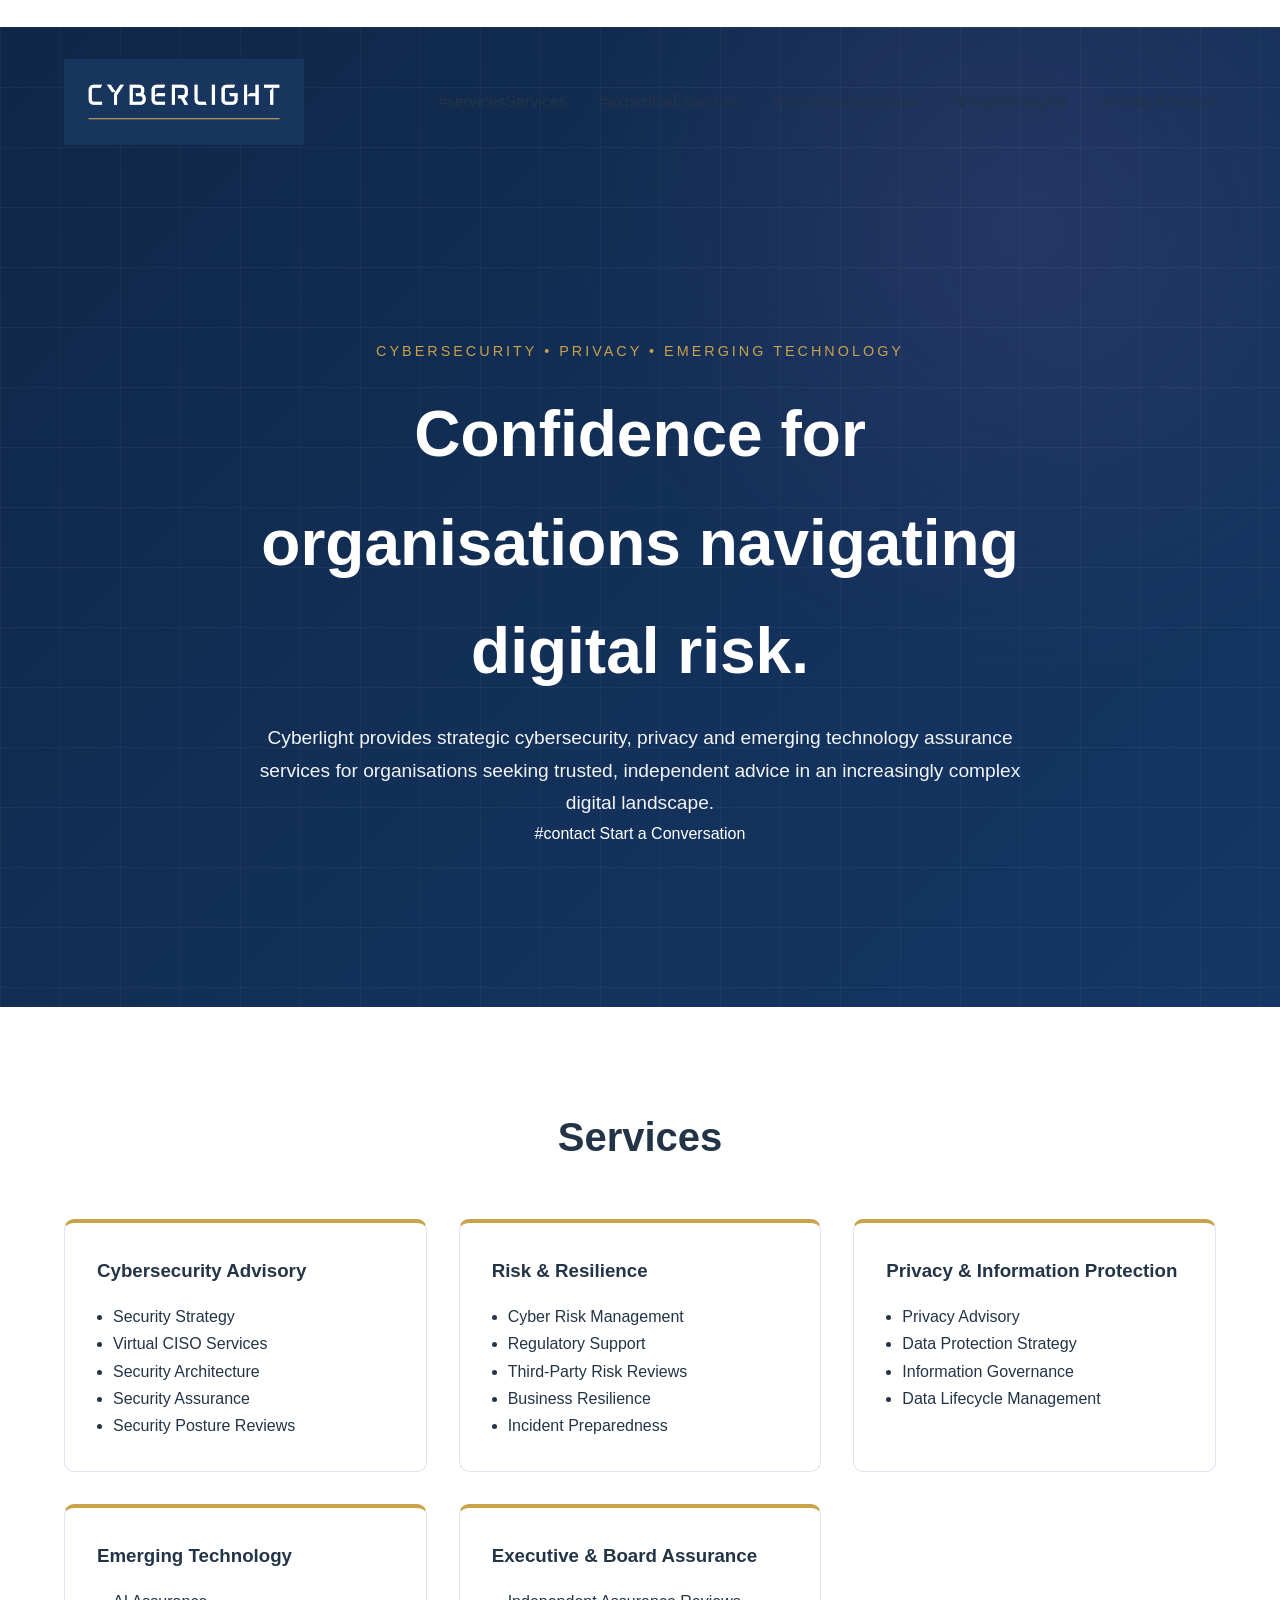
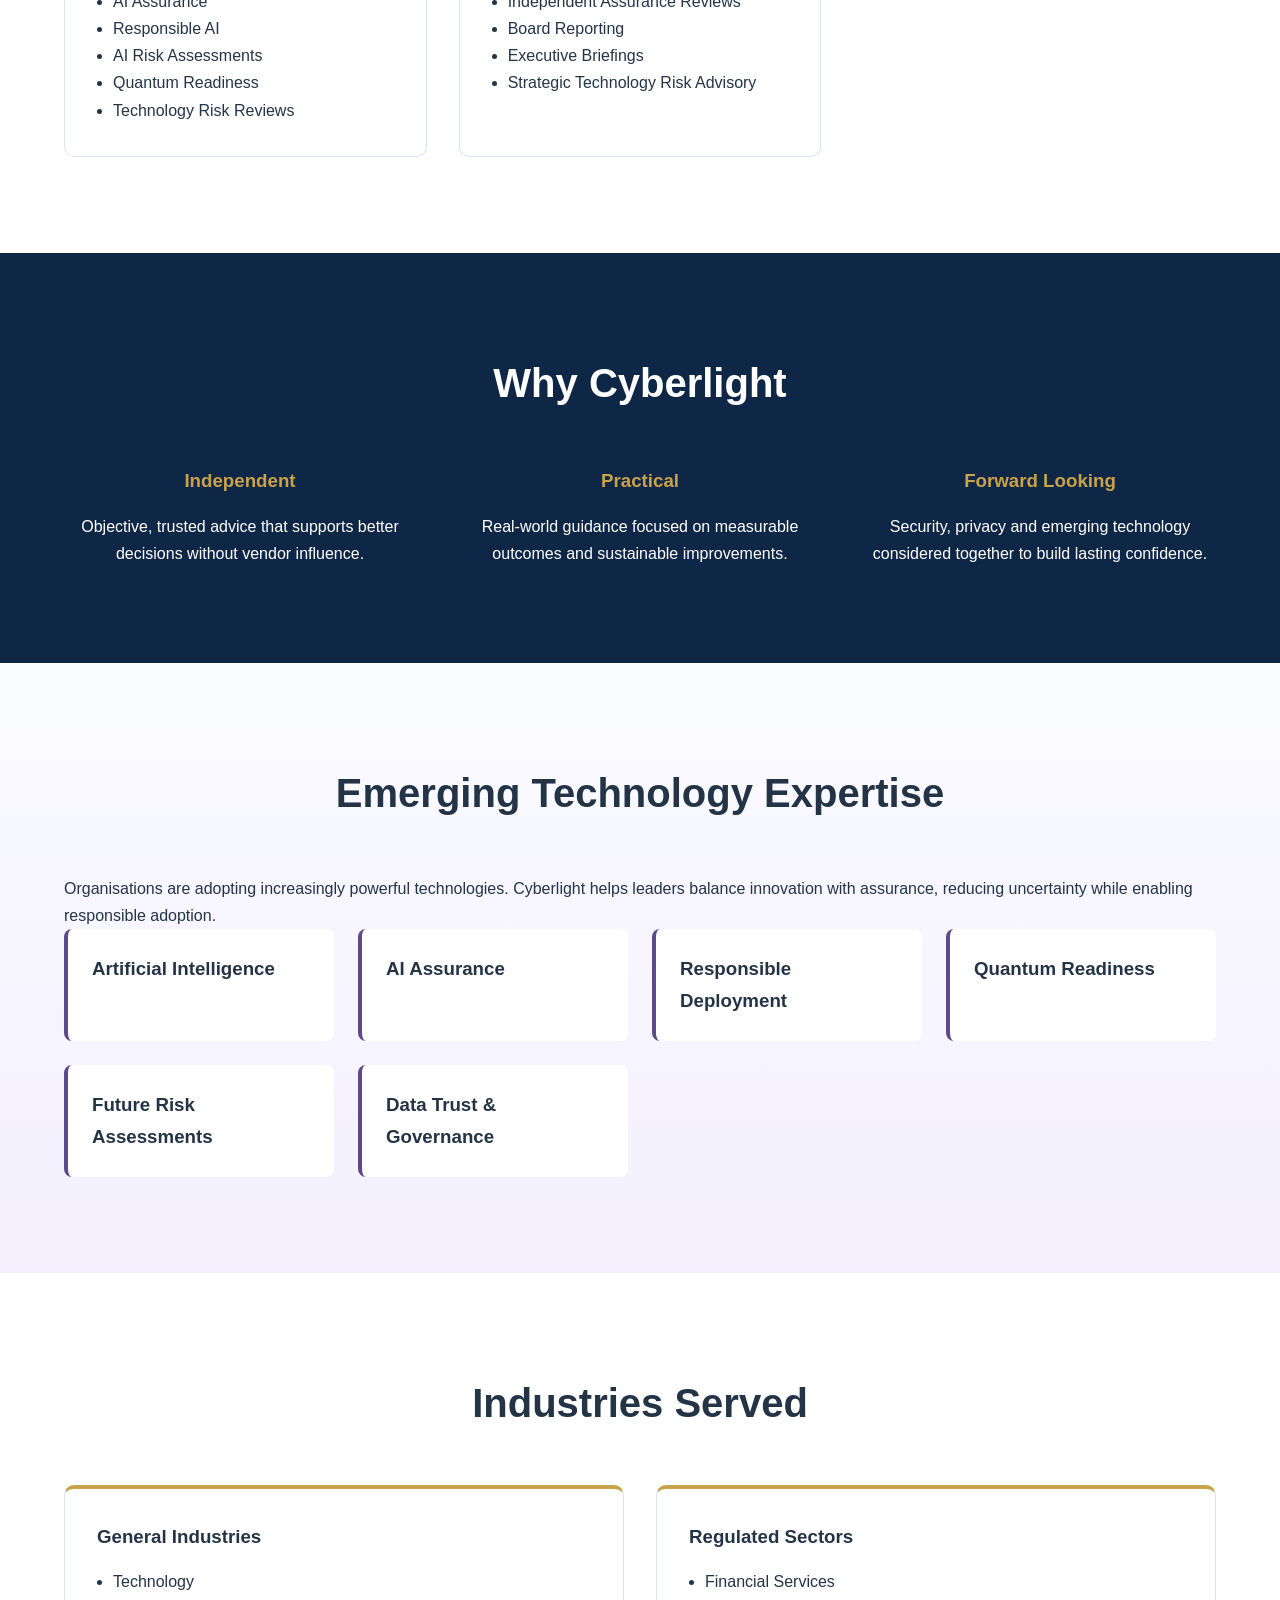
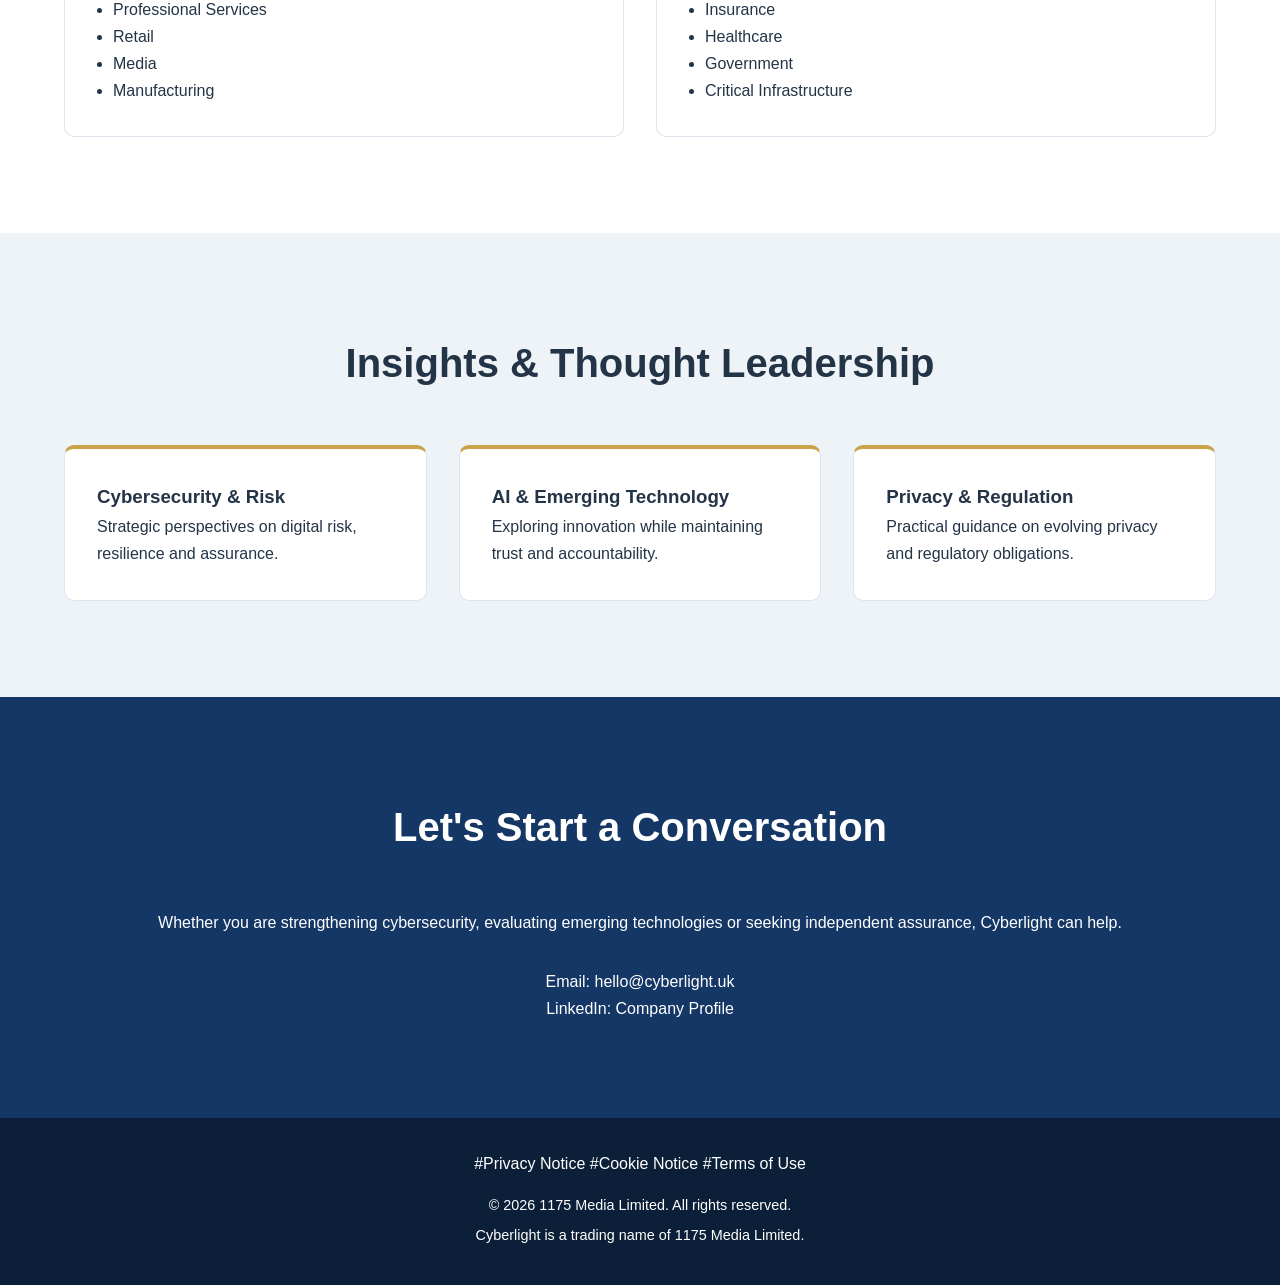
==== commit fb0f50fb: "Update index.html" ====
--- a/index.html
+++ b/index.html
@@ -22,7 +22,7 @@
     <div class="hero-overlay"></div>
 
     <nav class="navbar">
-        assets/images/cyberlight-logo.png
+        <img src="assets/images/cyberlight-logo.png" alt="Cyberlight logo" class="logo">
 
         <ul class="nav-links">
             <li>#servicesServices</a></li>
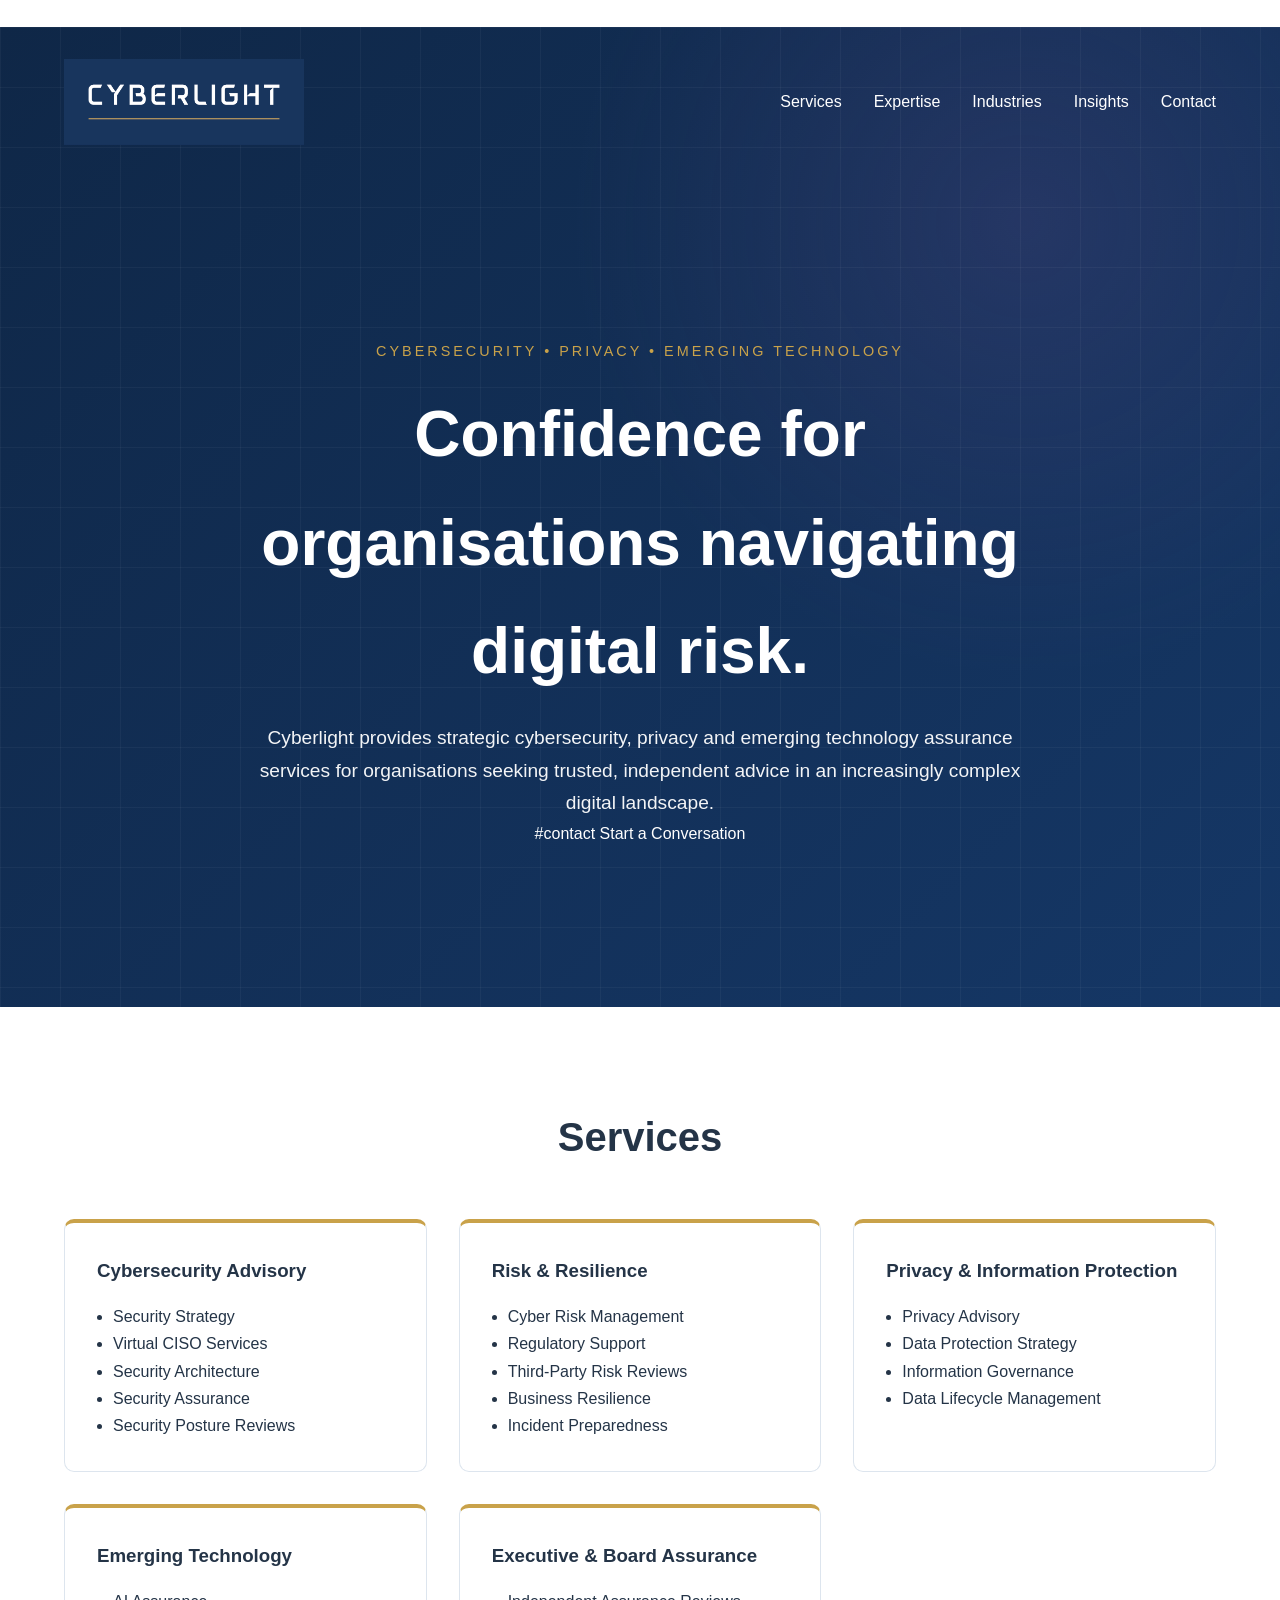
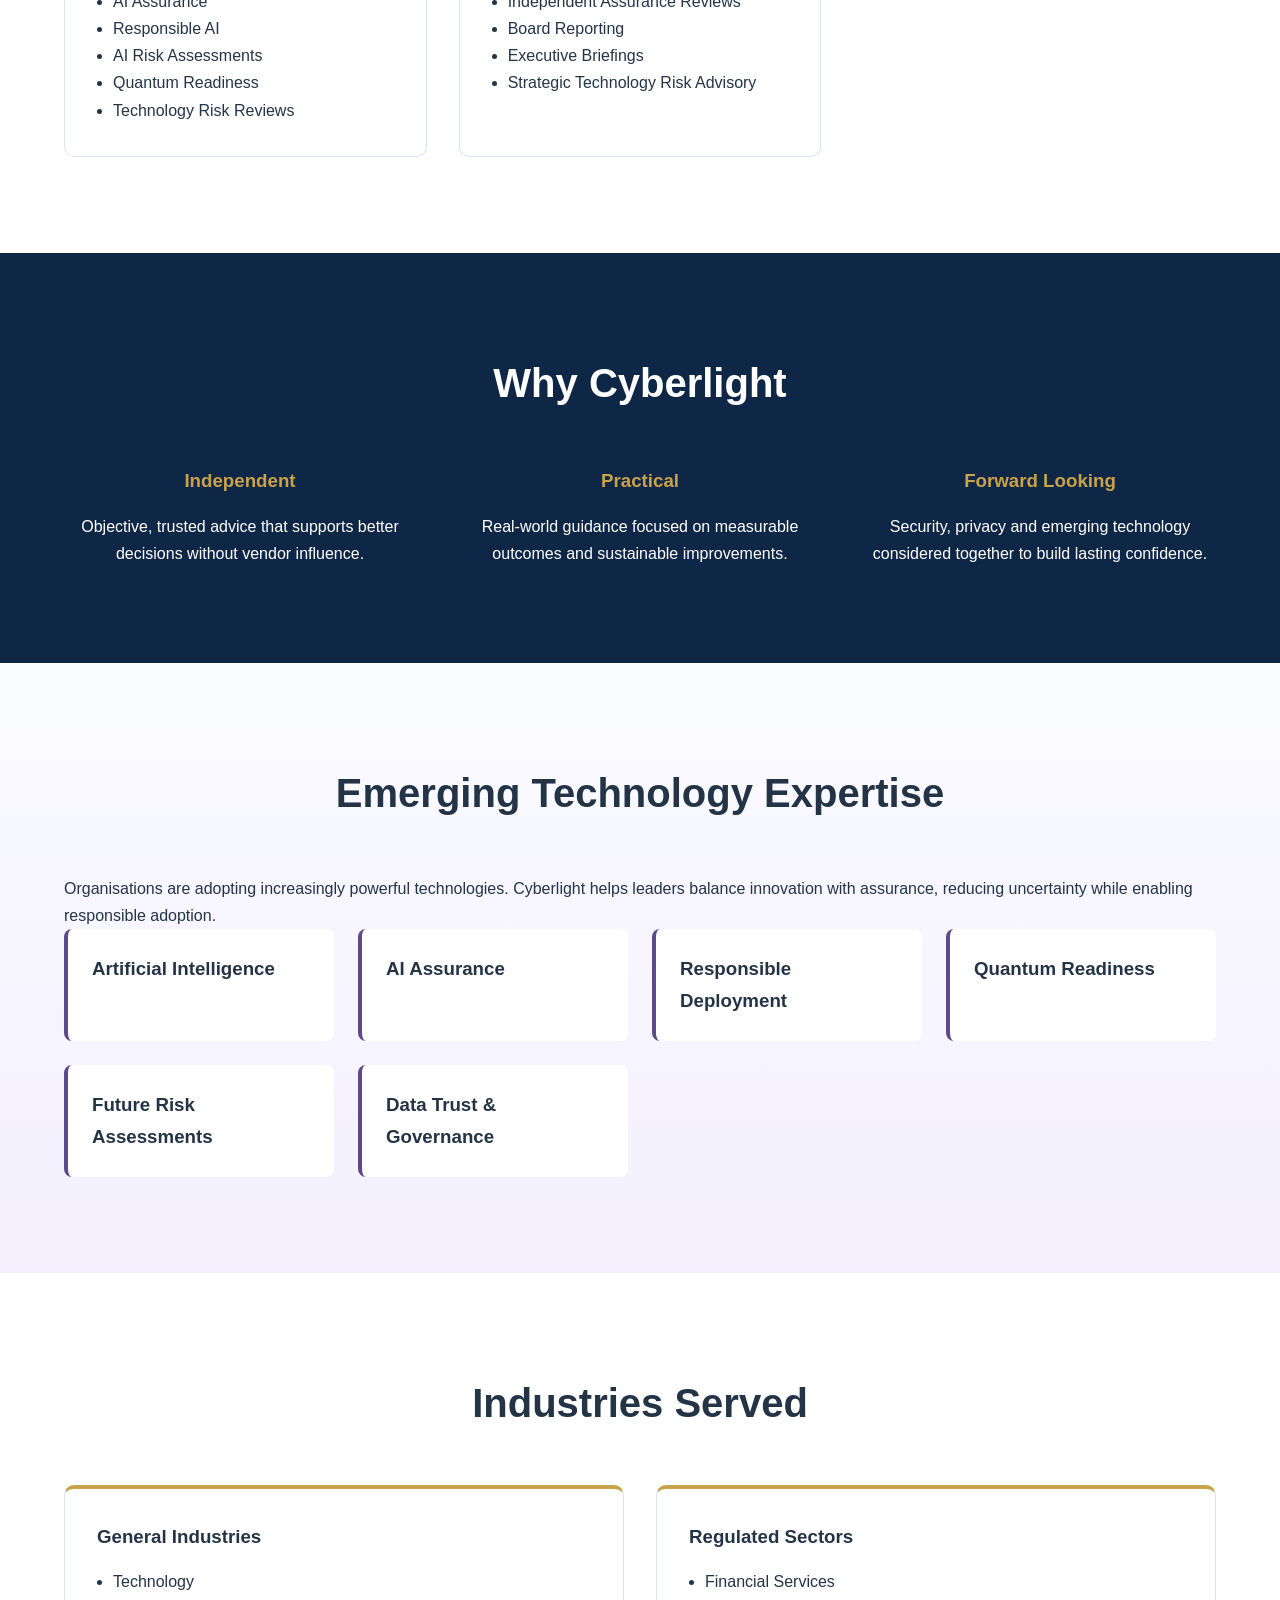
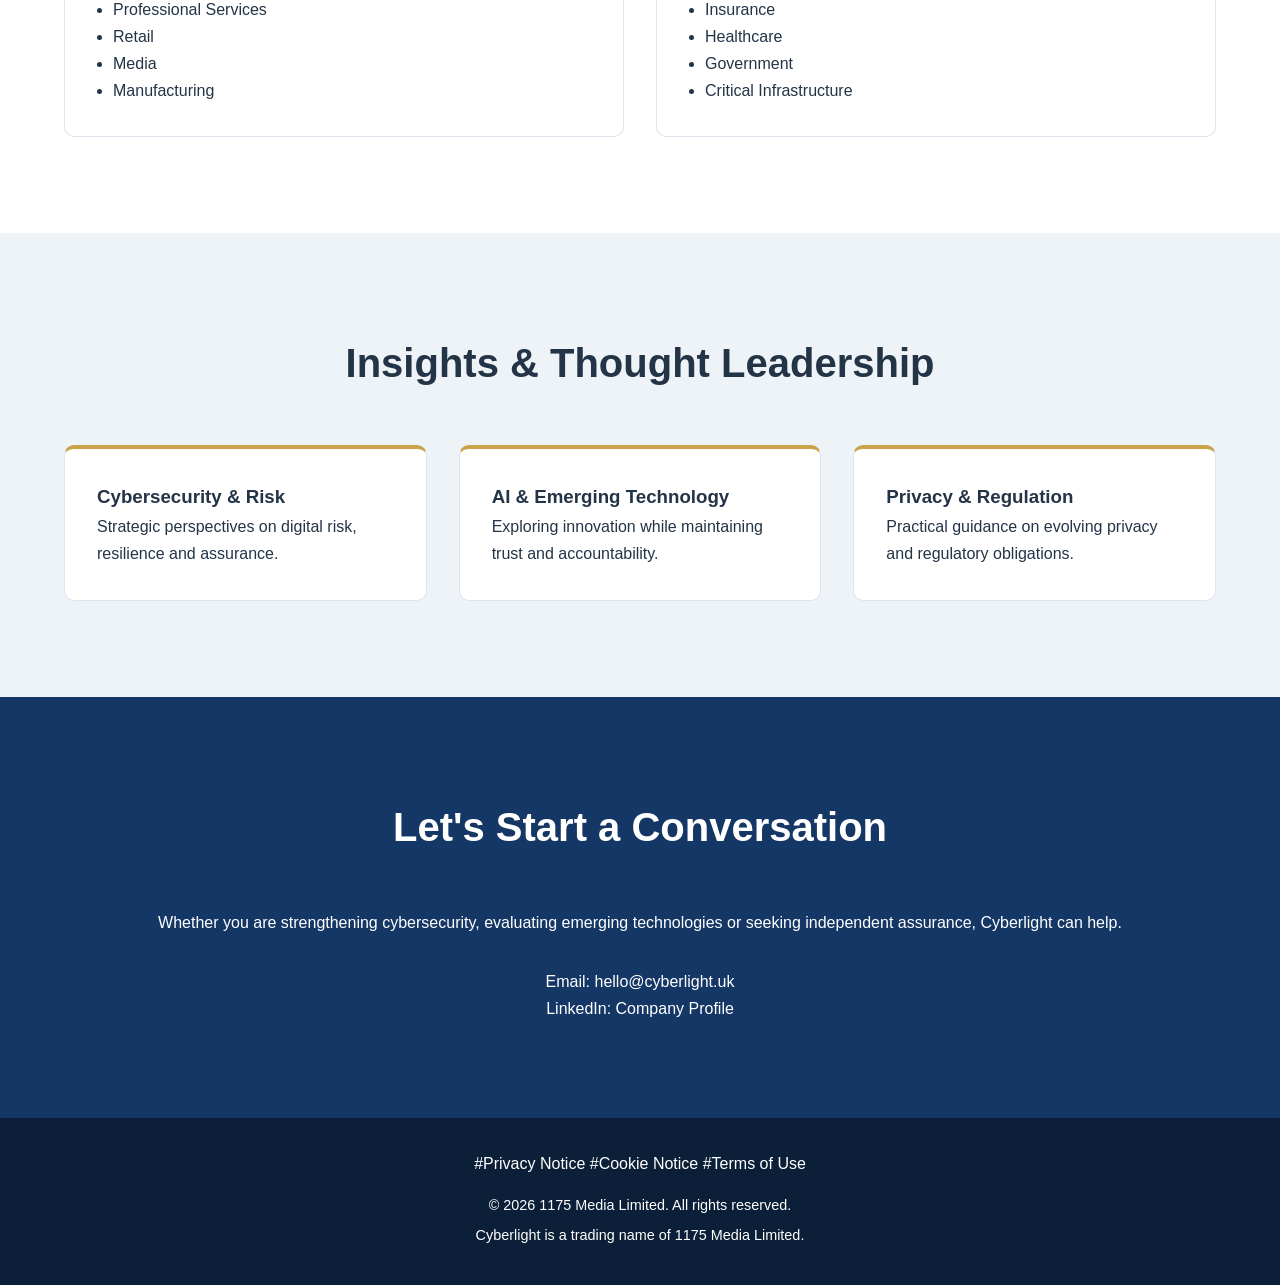
==== commit 2dc5ca96: "Update index.html" ====
--- a/index.html
+++ b/index.html
@@ -25,11 +25,11 @@
         <img src="assets/images/cyberlight-logo.png" alt="Cyberlight logo" class="logo">
 
         <ul class="nav-links">
-            <li>#servicesServices</a></li>
-            <li>#expertiseExpertise</a></li>
-            <li>#industriesIndustries</a></li>
-            <li>#insightsInsights</a></li>
-            <li>#contactContact</a></li>
+            <li><a href="#services">Services</a></li>
+            <li><a href="#expertise">Expertise</a></li>
+            <li><a href="#industries">Industries</a></li>
+            <li><a href="#insights">Insights</a></li>
+            <li><a href="#contact">Contact</a></li>
         </ul>
     </nav>
 
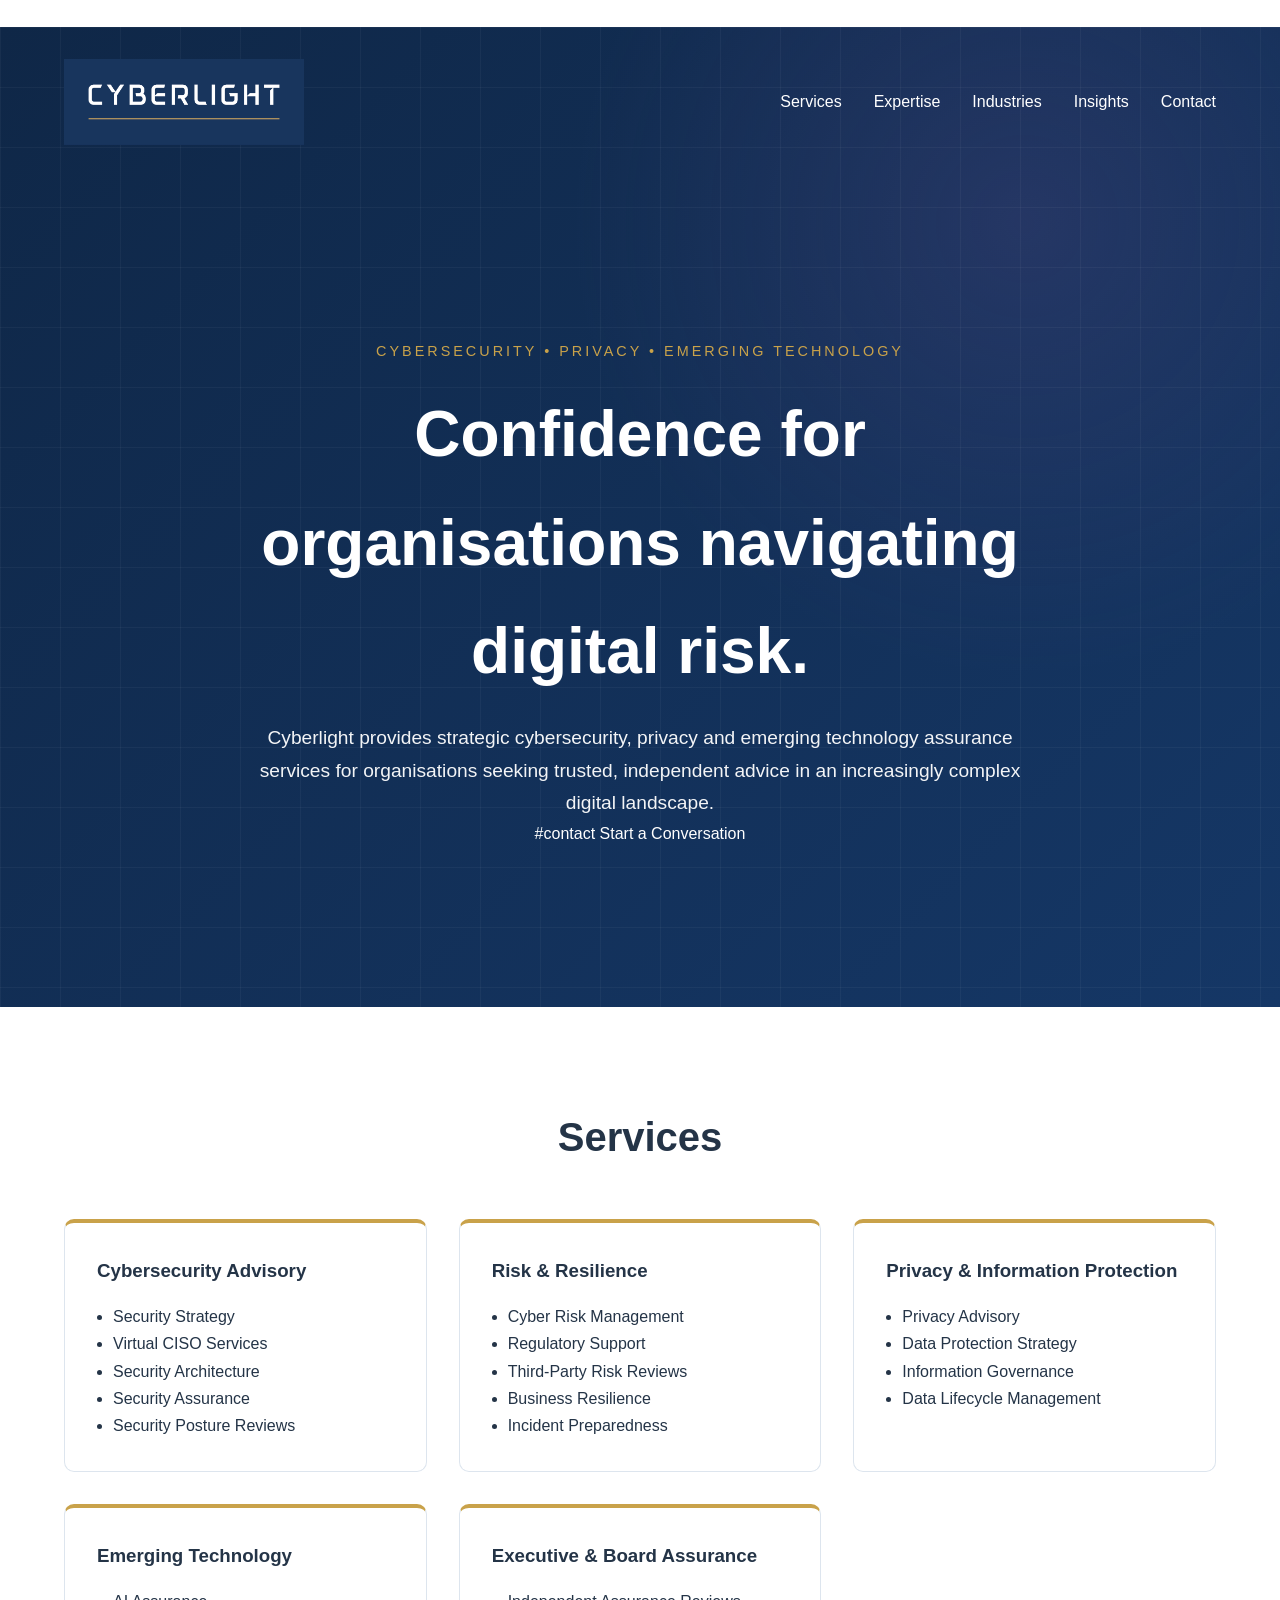
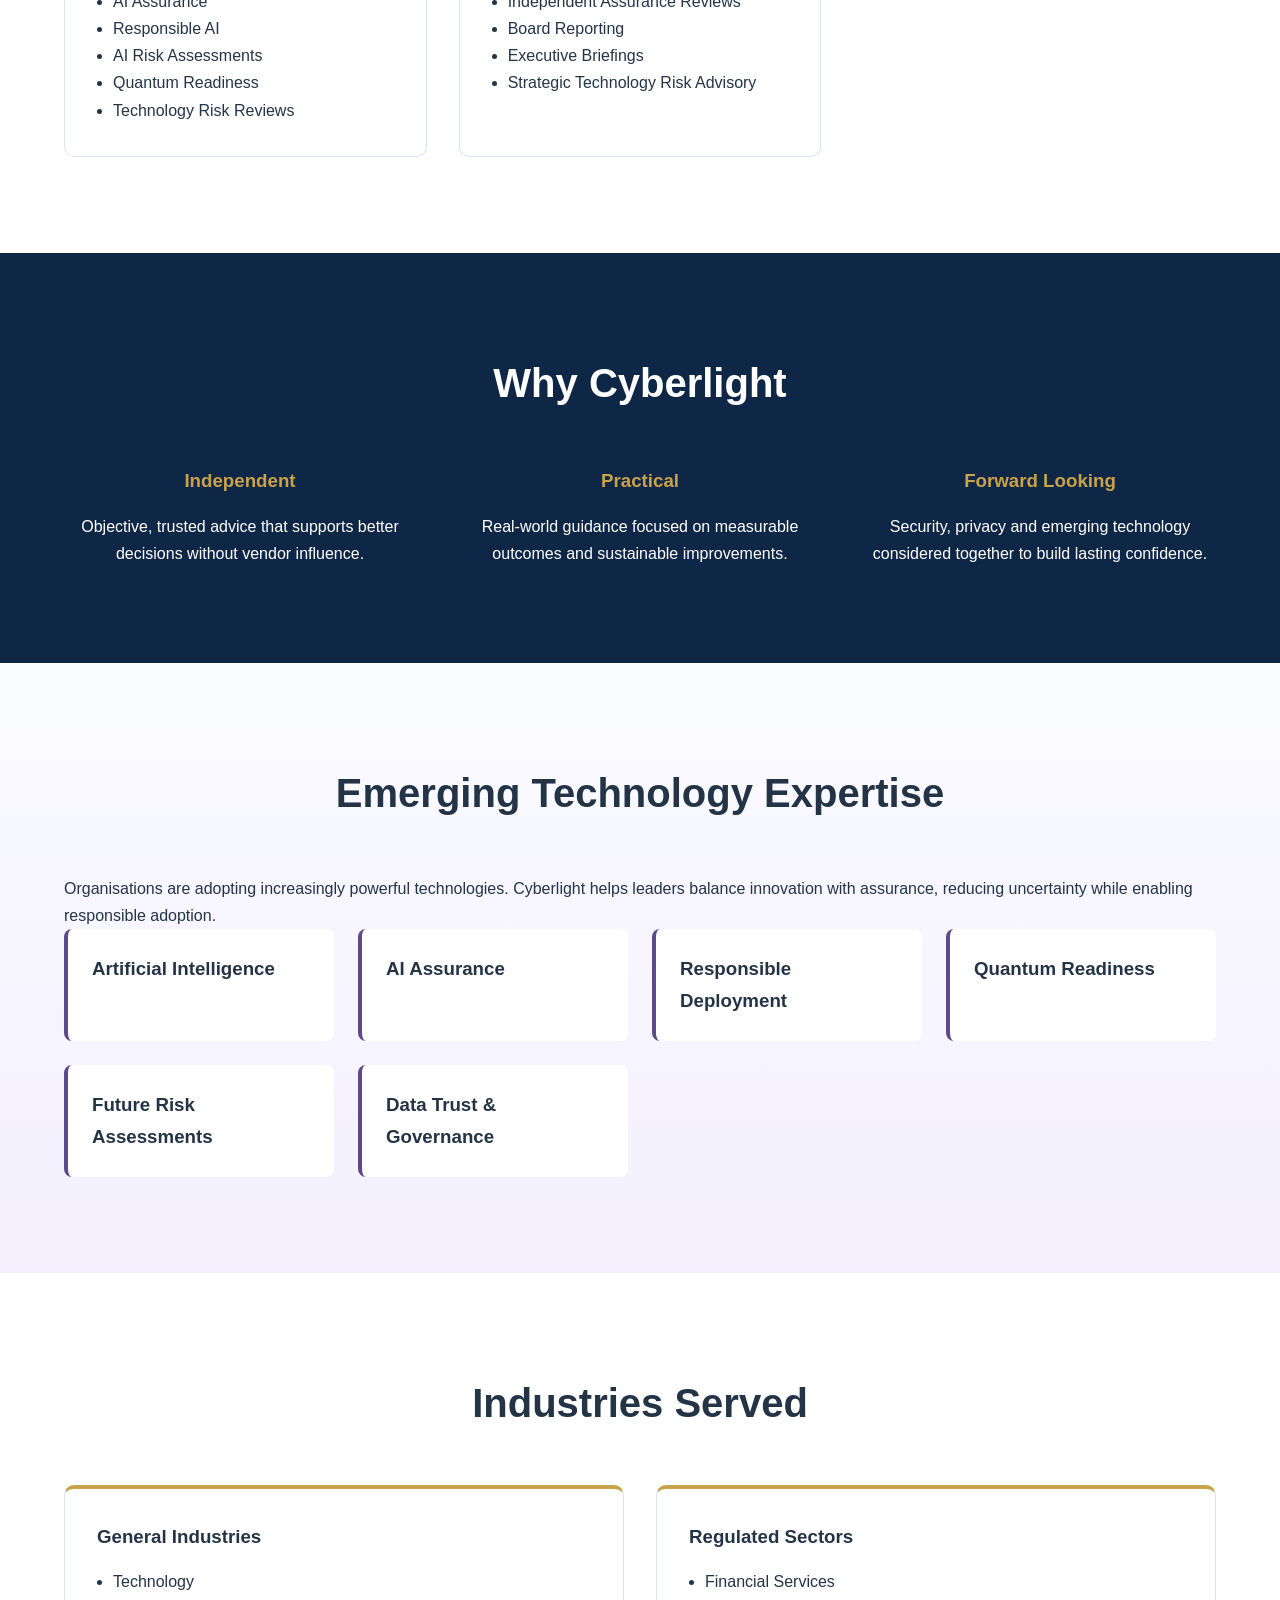
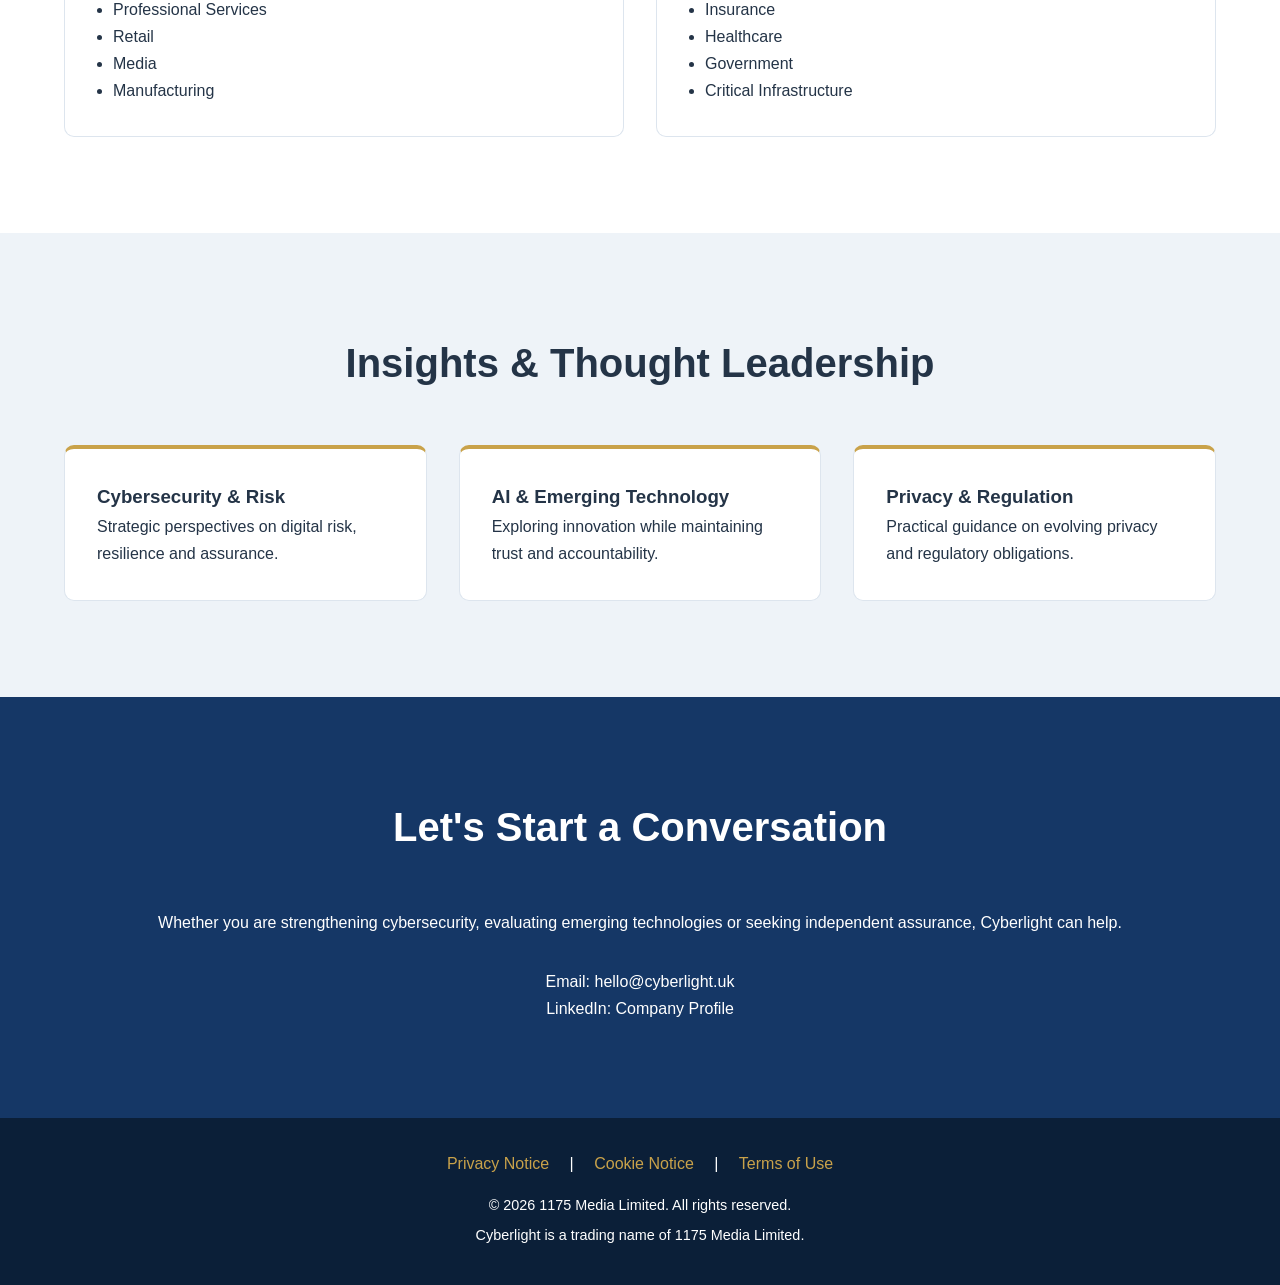
==== commit 535e171a: "Update index.html" ====
--- a/index.html
+++ b/index.html
@@ -298,9 +298,9 @@
 <footer>
 
     <div class="footer-links">
-        #Privacy Notice</a>
-        #Cookie Notice</a>
-        #Terms of Use</a>
+        <a href="">Privacy Notice</a> | 
+        <a href="">Cookie Notice</a> | 
+        <a href="">Terms of Use</a>
     </div>
 
     <div class="footer-copy">
